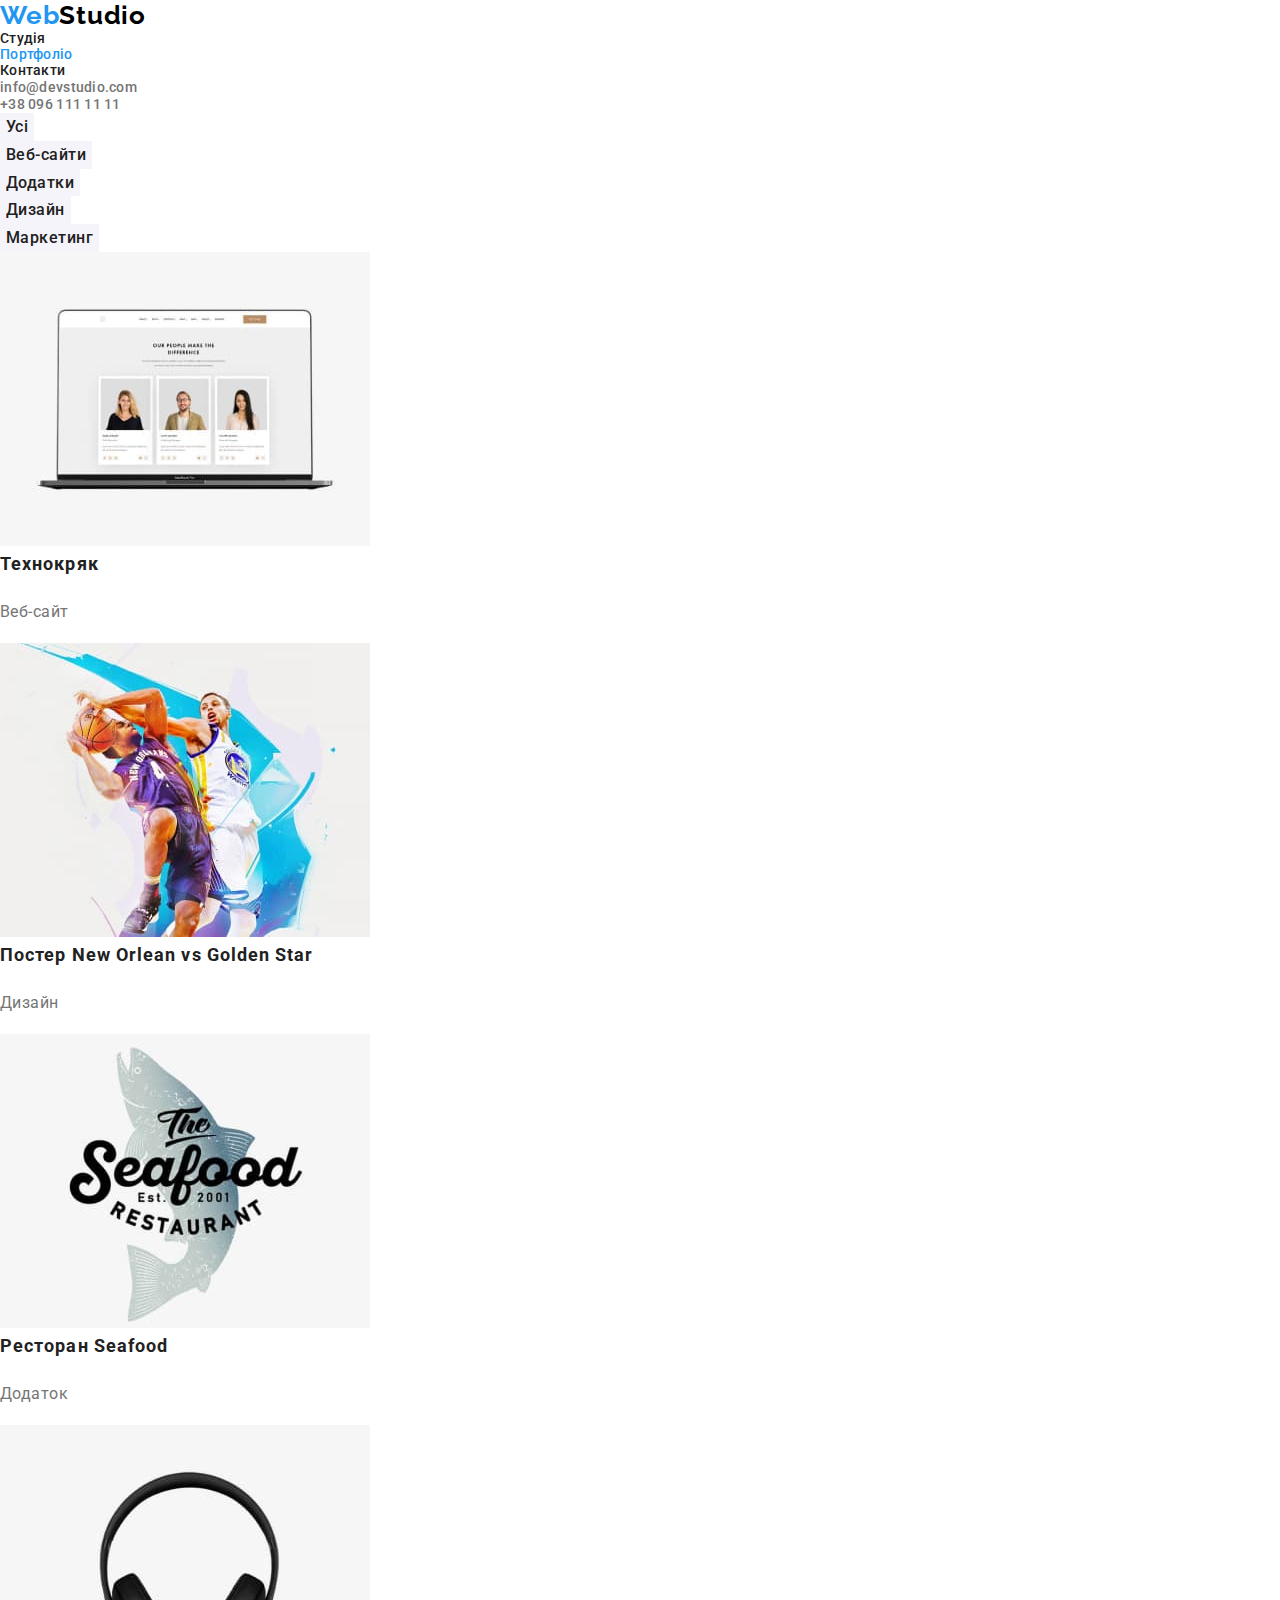
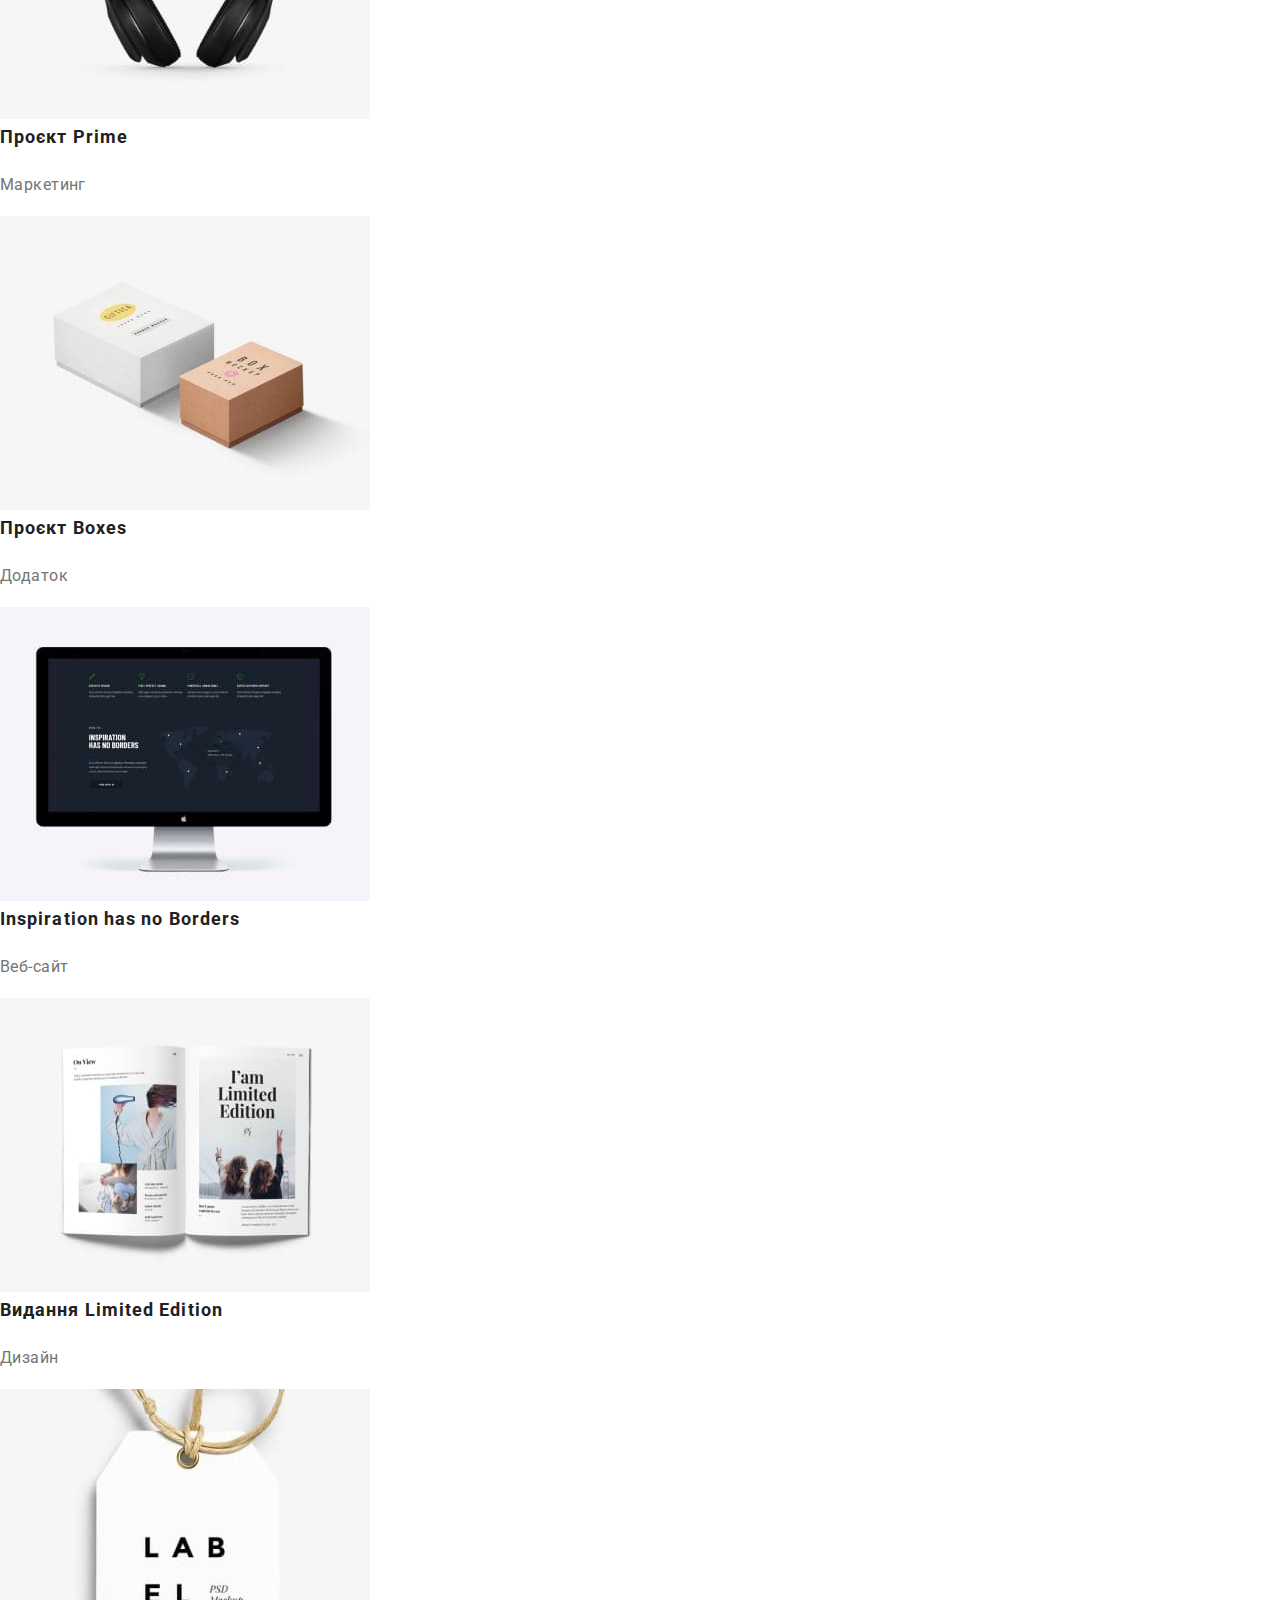
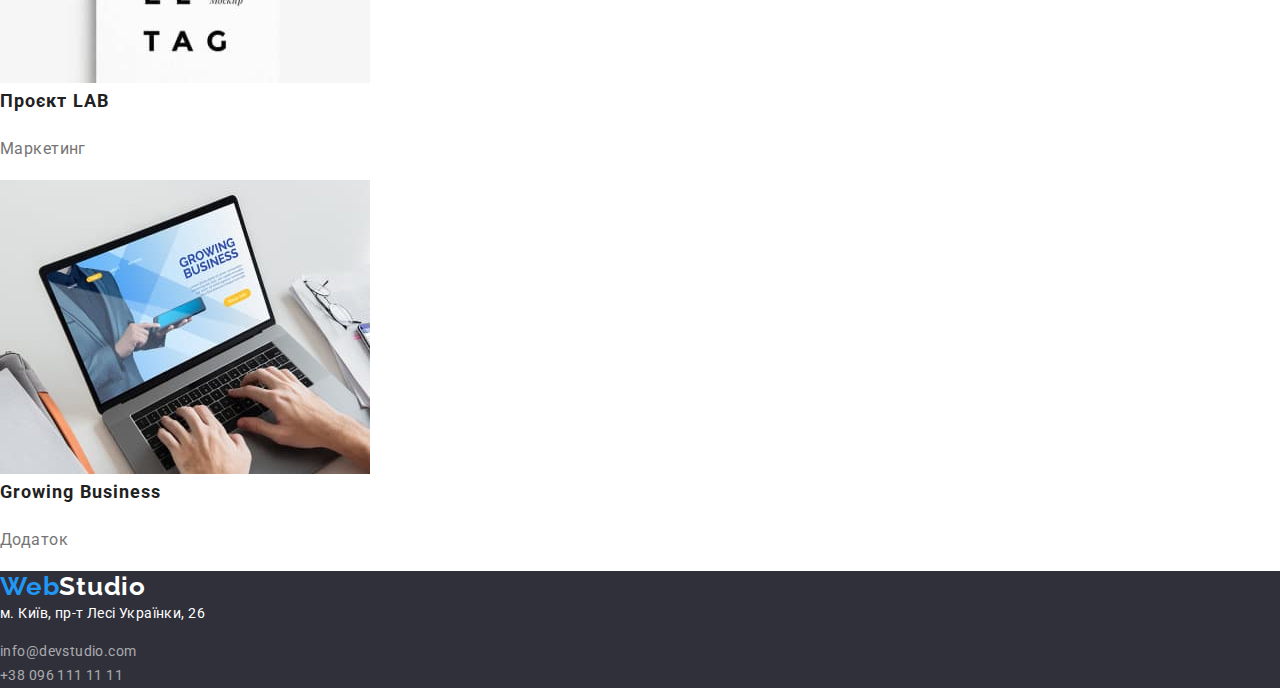
==== portfolio.html @ df13a488 "Добавив modern-normalize" ====
<!DOCTYPE html>
<html lang="uk">
  <head>
    <meta charset="UTF-8" />
    <meta http-equiv="X-UA-Compatible" content="IE=edge" />
    <meta name="viewport" content="width=device-width, initial-scale=1.0" />
    <title>Portfolio</title>
    <link rel="preconnect" href="https://fonts.googleapis.com" />
    <link rel="preconnect" href="https://fonts.gstatic.com" crossorigin />
    <link
      href="https://fonts.googleapis.com/css2?family=Raleway:wght@700&family=Roboto:wght@400;500;700;900&display=swap"
      rel="stylesheet"
    />
    <link
      rel="stylesheet"
      href="https://cdnjs.cloudflare.com/ajax/libs/modern-normalize/1.1.0/modern-normalize.min.css"
    />
    <link rel="stylesheet" href="./css/styles.css" />
  </head>

  <body>
    <!-- Хедер -->
    <header class="header">
      <nav class="header-nav">
        <a class="logo-link" href="./index.html">
          <span class="logo-blue">Web</span
          ><span class="logo-black">Studio</span>
        </a>
        <ul class="site-nav list">
          <li><a href="./index.html" class="site-nav link">Студія</a></li>
          <li><a href="./portfolio.html" class="link current">Портфоліо</a></li>
          <li><a href="" class="site-nav link">Контакти</a></li>
        </ul>
      </nav>
      <ul class="header-contacts list">
        <li>
          <a href="mailto:info@devstudio.com" class="header-contact link"
            >info@devstudio.com</a
          >
        </li>
        <li>
          <a href="tel:+380961111111" class="header-contact link"
            >+38 096 111 11 11</a
          >
        </li>
      </ul>
    </header>

    <!--Основний контент-->
    <main>
      <section>
        <h1 class="visually-hidden">Проекти</h1>
        <ul class="filter list">
          <li><button type="button" class="filter-button">Усі</button></li>
          <li>
            <button type="button" class="filter-button">Веб-сайти</button>
          </li>
          <li><button type="button" class="filter-button">Додатки</button></li>
          <li><button type="button" class="filter-button">Дизайн</button></li>
          <li>
            <button type="button" class="filter-button">Маркетинг</button>
          </li>
        </ul>
        <ul class="portfolio-project list">
          <li>
            <a href="#" class="portfolio-project link">
              <img
                src="./images/p-img1.jpg"
                alt="foto-1"
                width="370"
                height="294"
              />
              <div class="container-bg">
                <h2 class="project-title">Технокряк</h2>
                <p class="product">Веб-сайт</p>
              </div>
            </a>
          </li>
          <li>
            <a href="#" class="portfolio-project link">
              <img
                src="./images/p-img2.jpg"
                alt="foto-2"
                width="370"
                height="294"
              />
              <div class="container-bg">
                <h2 class="project-title">Постер New Orlean vs Golden Star</h2>
                <p class="product">Дизайн</p>
              </div>
            </a>
          </li>
          <li>
            <a href="#" class="portfolio-project link">
              <img
                src="./images/p-img3.jpg"
                alt="foto-3"
                width="370"
                height="294"
              />
              <div class="container-bg">
                <h2 class="project-title">Ресторан Seafood</h2>
                <p class="product">Додаток</p>
              </div>
            </a>
          </li>
          <li>
            <a href="#" class="portfolio-project link">
              <img
                src="./images/p-img4.jpg"
                alt="foto-4"
                width="370"
                height="294"
              />
              <div class="container-bg">
                <h2 class="project-title">Проєкт Prime</h2>
                <p class="product">Маркетинг</p>
              </div>
            </a>
          </li>
          <li>
            <a href="#" class="portfolio-project link">
              <img
                src="./images/p-img5.jpg"
                alt="foto-5"
                width="370"
                height="294"
              />
              <div class="container-bg">
                <h2 class="project-title">Проєкт Boxes</h2>
                <p class="product">Додаток</p>
              </div>
            </a>
          </li>
          <li>
            <a href="#" class="portfolio-project link">
              <img
                src="./images/p-img6.jpg"
                alt="foto-6"
                width="370"
                height="294"
              />
              <div class="container-bg">
                <h2 class="project-title">Inspiration has no Borders</h2>
                <p class="product">Веб-сайт</p>
              </div>
            </a>
          </li>
          <li>
            <a href="#" class="portfolio-project link">
              <img
                src="./images/p-img7.jpg"
                alt="foto-7"
                width="370"
                height="294"
              />
              <div class="container-bg">
                <h2 class="project-title">Видання Limited Edition</h2>
                <p class="product">Дизайн</p>
              </div>
            </a>
          </li>
          <li>
            <a href="#" class="portfolio-project link">
              <img
                src="./images/p-img8.jpg"
                alt="foto-8"
                width="370"
                height="294"
              />
              <div class="container-bg">
                <h2 class="project-title">Проєкт LAB</h2>
                <p class="product">Маркетинг</p>
              </div>
            </a>
          </li>
          <li>
            <a href="#" class="portfolio-project link">
              <img
                src="./images/p-img9.jpg"
                alt="foto-9"
                width="370"
                height="294"
              />
              <div class="container-bg">
                <h2 class="project-title">Growing Business</h2>
                <p class="product">Додаток</p>
              </div>
            </a>
          </li>
        </ul>
      </section>
    </main>
    <!--Футер-->
    <footer class="footer">
      <a class="logo-link" href="./index.html">
        <span class="logo-blue">Web</span><span class="logo-white">Studio</span>
      </a>
      <address class="address">
        <p class="footer-address link">м. Київ, пр-т Лесі Українки, 26</p>
        <ul class="footer-contacts list">
          <li>
            <a href="mailto:info@devstudio.com" class="footer-contact link"
              >info@devstudio.com</a
            >
          </li>
          <li>
            <a href="tel:+380961111111" class="footer-contact link"
              >+38 096 111 11 11</a
            >
          </li>
        </ul>
      </address>
    </footer>
  </body>
</html>
---- css/styles.css ----
:root {
  --primary-text-color: #212121;
  --secondary-text-color: #757575;
  --primary-white-color: #ffffff;
  --accent-color: #2196f3;
  --title-text-color: #000000;
  --white-text-color: #ffffff;
  --background-accent-color: #2f303a;
  --team-background-color: #f5f4fa;
  --button-active-bg: #188ce8;
  --footer-email-tel-color: rgba(255, 255, 255, 0.6);
}
/* ------------BODY----------------- */
body {
  font-size: 14px;
  font-family: "Roboto", sans-serif;
  letter-spacing: 0.03em;
  color: var(--primary-text-color);
  background-color: var(--primary-white-color);
}
/* Стили для обнуления верхних отступов у элементов */
h1,
h2,
h3,
h4,
h5,
h6,
p {
  margin-top: 0;
}
button {
  cursor: pointer;
}
address {
  font-size: normal;
}
/* Класс для обнуления базовых свойств у списков (ul) */
.list {
  list-style: none;
  padding-left: 0;
  margin: 0;
}
/* Класс для обнуления базовых свойств у ссылок */
.link {
  text-decoration: none;
  color: inherit;
}
/* Свойства для корректного отображения картинок */
img {
  display: block;
  max-width: 100%;
  height: auto;
}
/* прихований текст */
.visually-hidden {
  position: absolute;
  white-space: nowrap;
  width: 1px;
  height: 1px;
  overflow: hidden;
  border: 0;
  padding: 0;
  clip: rect(0 0 0 0);
  clip-path: inset(50%);
  margin: -1px;
}
/* Стилізація шапки (навігація по сайту+контакти) */
.header {
  background-color: var(--primary-white-color);
}
.logo-link {
  font-family: "Raleway", sans-serif;
  font-style: normal;
  font-weight: 700;
  font-size: 26px;
  line-height: 1.19;
  letter-spacing: 0.03em;
  text-decoration: none;
}
.logo-blue {
  color: var(--accent-color);
}
.logo-black {
  color: var(--title-text-color);
}
.site-nav {
  color: var(--primary-text-color);
  font-weight: 500;
  font-size: 14px;
  line-height: 1.14;
  letter-spacing: 0.02em;
}
.header-contact {
  color: var(--secondary-text-color);
  font-weight: 500;
  font-size: 14px;
  line-height: 1.14;
  letter-spacing: 0.02em;
}
.current,
.site-nav:hover,
.site-nav:focus,
.header-contact:hover,
.header-contact:focus {
  color: var(--accent-color);
  font-weight: 500;
  font-size: 14px;
  line-height: 1.14;
  letter-spacing: 0.02em;
}

/* Стилізація героя */
.hero {
  background-color: var(--background-accent-color);
  text-align: center;
}
.hero-title {
  font-weight: 900;
  font-size: 44px;
  line-height: 1.36;
  letter-spacing: 0.06em;
  text-transform: uppercase;
  color: var(--white-text-color);
}
.hero-button {
  font-family: "Roboto", sans-serif;
  font-weight: 700;
  font-size: 16px;
  line-height: 1.88;
  align-items: center;
  letter-spacing: 0.06em;
  background-color: var(--button-active-bg);
  color: var(--white-text-color);
}
.hero-button:hover,
.hero-button:focus {
  background-color: var(--white-text-color);
  color: var(--accent-color);
}
/* Особливості */
.benefits-title {
  font-weight: 700;
  font-size: 14px;
  line-height: 1.14;
  text-transform: uppercase;
}
.benefits-subtitle {
  font-size: 14px;
  line-height: 1.71;
  color: var(--secondary-text-color);
}

/* Чим ми займаємось */
.our-work {
  font-weight: 700;
  font-size: 36px;
  line-height: 1.17;
  text-align: center;
  letter-spacing: 0.03em;
}
/* Наша команда */
.team {
  background-color: var(--team-background-color);
}
.our-team {
  font-weight: 700;
  font-size: 36px;
  line-height: 1.17;
  text-align: center;
  letter-spacing: 0.03em;
}
.team-link {
  background-color: var(--primary-white-color);
}
.name {
  font-weight: 500;
  font-size: 16px;
  line-height: 1.19;
  text-align: center;
}
.position {
  font-weight: 400;
  font-size: 16px;
  line-height: 1.16;
  text-align: center;
  color: var(--secondary-text-color);
}
/* Підвал */
.footer {
  background-color: var(--background-accent-color);
}
.logo-white {
  color: var(--white-text-color);
}
.footer-address {
  font-family: "Roboto";
  font-style: normal;
  font-weight: 400;
  line-height: 1.71;
  color: var(--white-text-color);
}
.footer-contacts {
  font-family: "Roboto";
  font-style: normal;
  font-weight: 400;
  line-height: 1.71;
  color: var(--footer-email-tel-color);
}
.footer-contact:hover,
.footer-contact:focus {
  color: var(--accent-color);
  font-weight: 400;
  font-size: 14px;
  line-height: 1.14;
  letter-spacing: 0.02em;
}
/* ----------------Портфоліо--------------------- */
.filter-button {
  font-family: "Roboto", sans-serif;
  font-weight: 500;
  font-size: 16px;
  line-height: 1.62;
  letter-spacing: 0.03em;
  background-color: var(--team-background-color);
  color: var(--primary-text-color);
  cursor: pointer;
  border: none;
}
.filter-button:hover,
.filter-button:focus {
  color: var(--white-text-color);
  background-color: var(--accent-color);
}
.project-title {
  font-weight: 700;
  font-size: 18px;
  line-height: 2;
  letter-spacing: 0.06em;
}
.product {
  font-weight: 400;
  font-size: 16px;
  line-height: 1.88;
  color: var(--secondary-text-color);
}
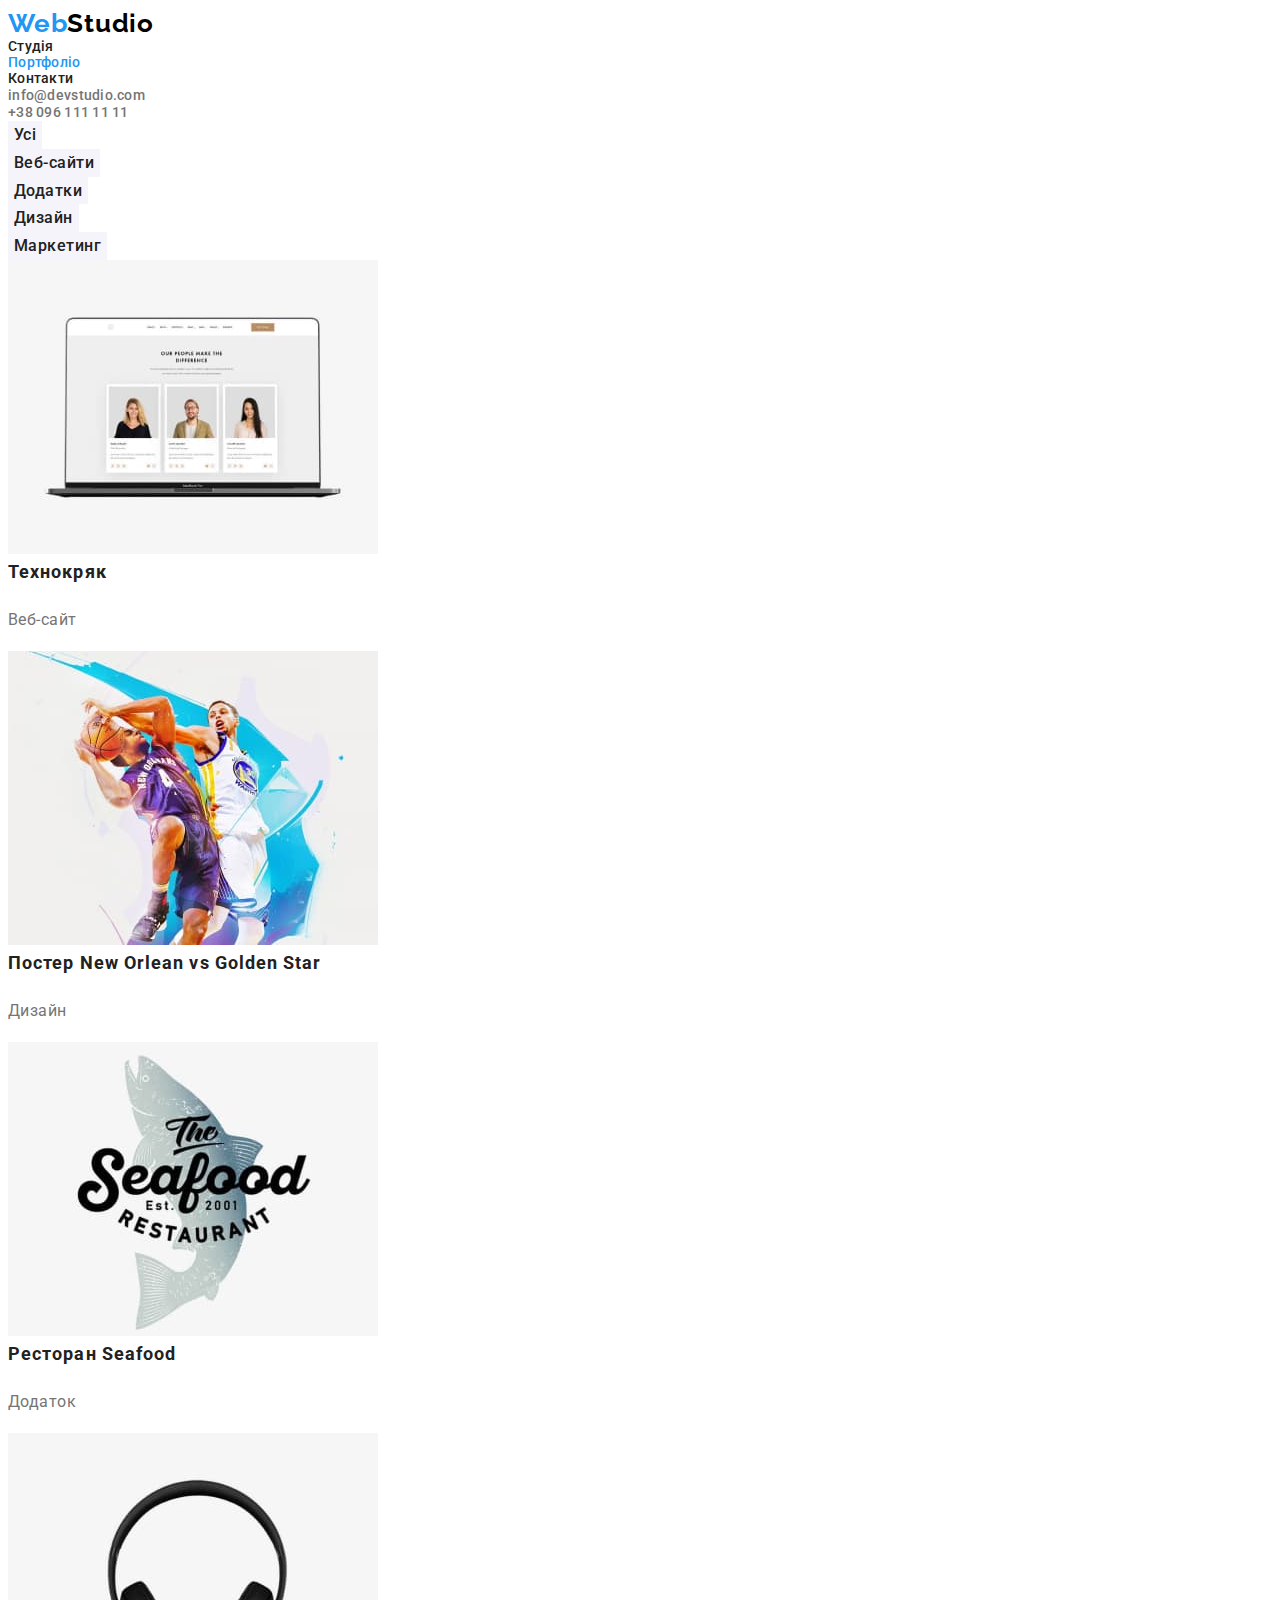
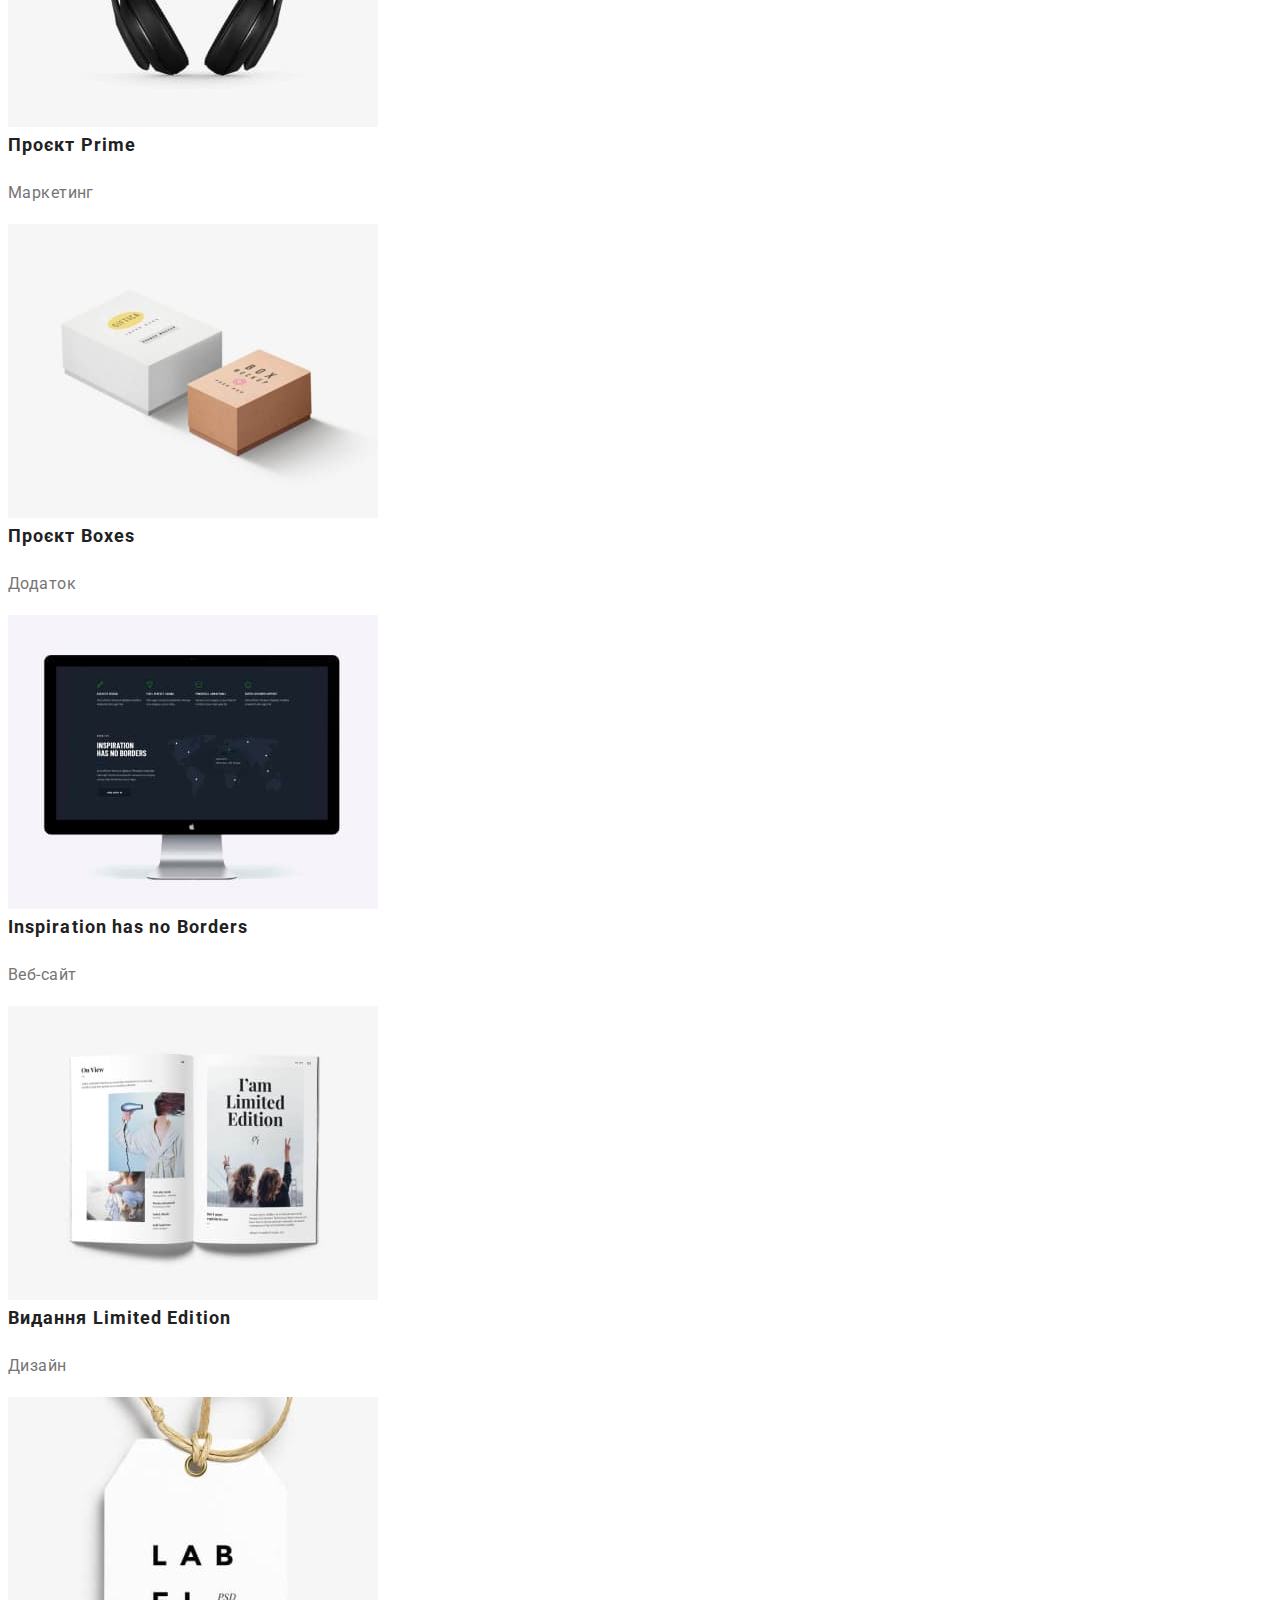
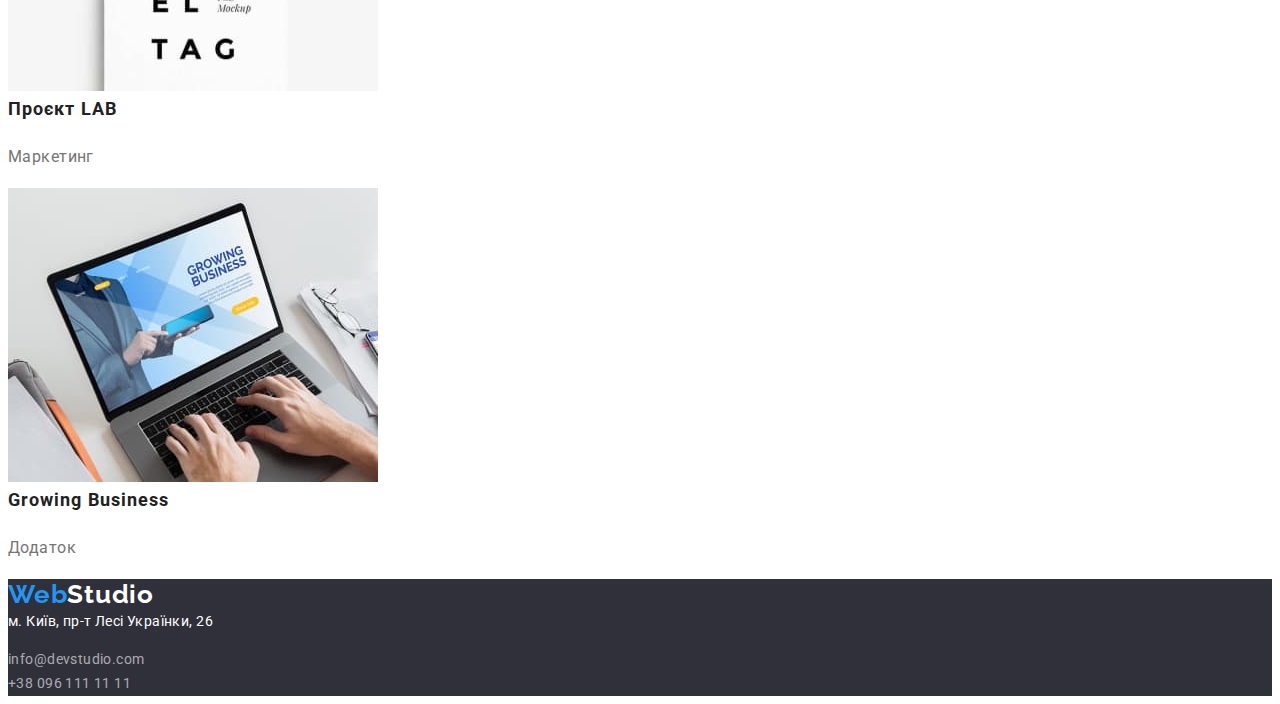
==== commit 04a530d4: "Нормалайз для портфоліо" ====
--- a/portfolio.html
+++ b/portfolio.html
@@ -14,6 +14,9 @@
     <link
       rel="stylesheet"
       href="https://cdnjs.cloudflare.com/ajax/libs/modern-normalize/1.1.0/modern-normalize.min.css"
+      integrity="sha512-wpPYUAdjBVSE4KJnH1VR1HeZfpl1ub8YT/NKx4PuQ5NmX2tKuGu6U/JRp5y+Y8XG2tV+wKQpNHVUX03MfMFn9Q=="
+      crossorigin="anonymous"
+      referrerpolicy="no-referrer"
     />
     <link rel="stylesheet" href="./css/styles.css" />
   </head>
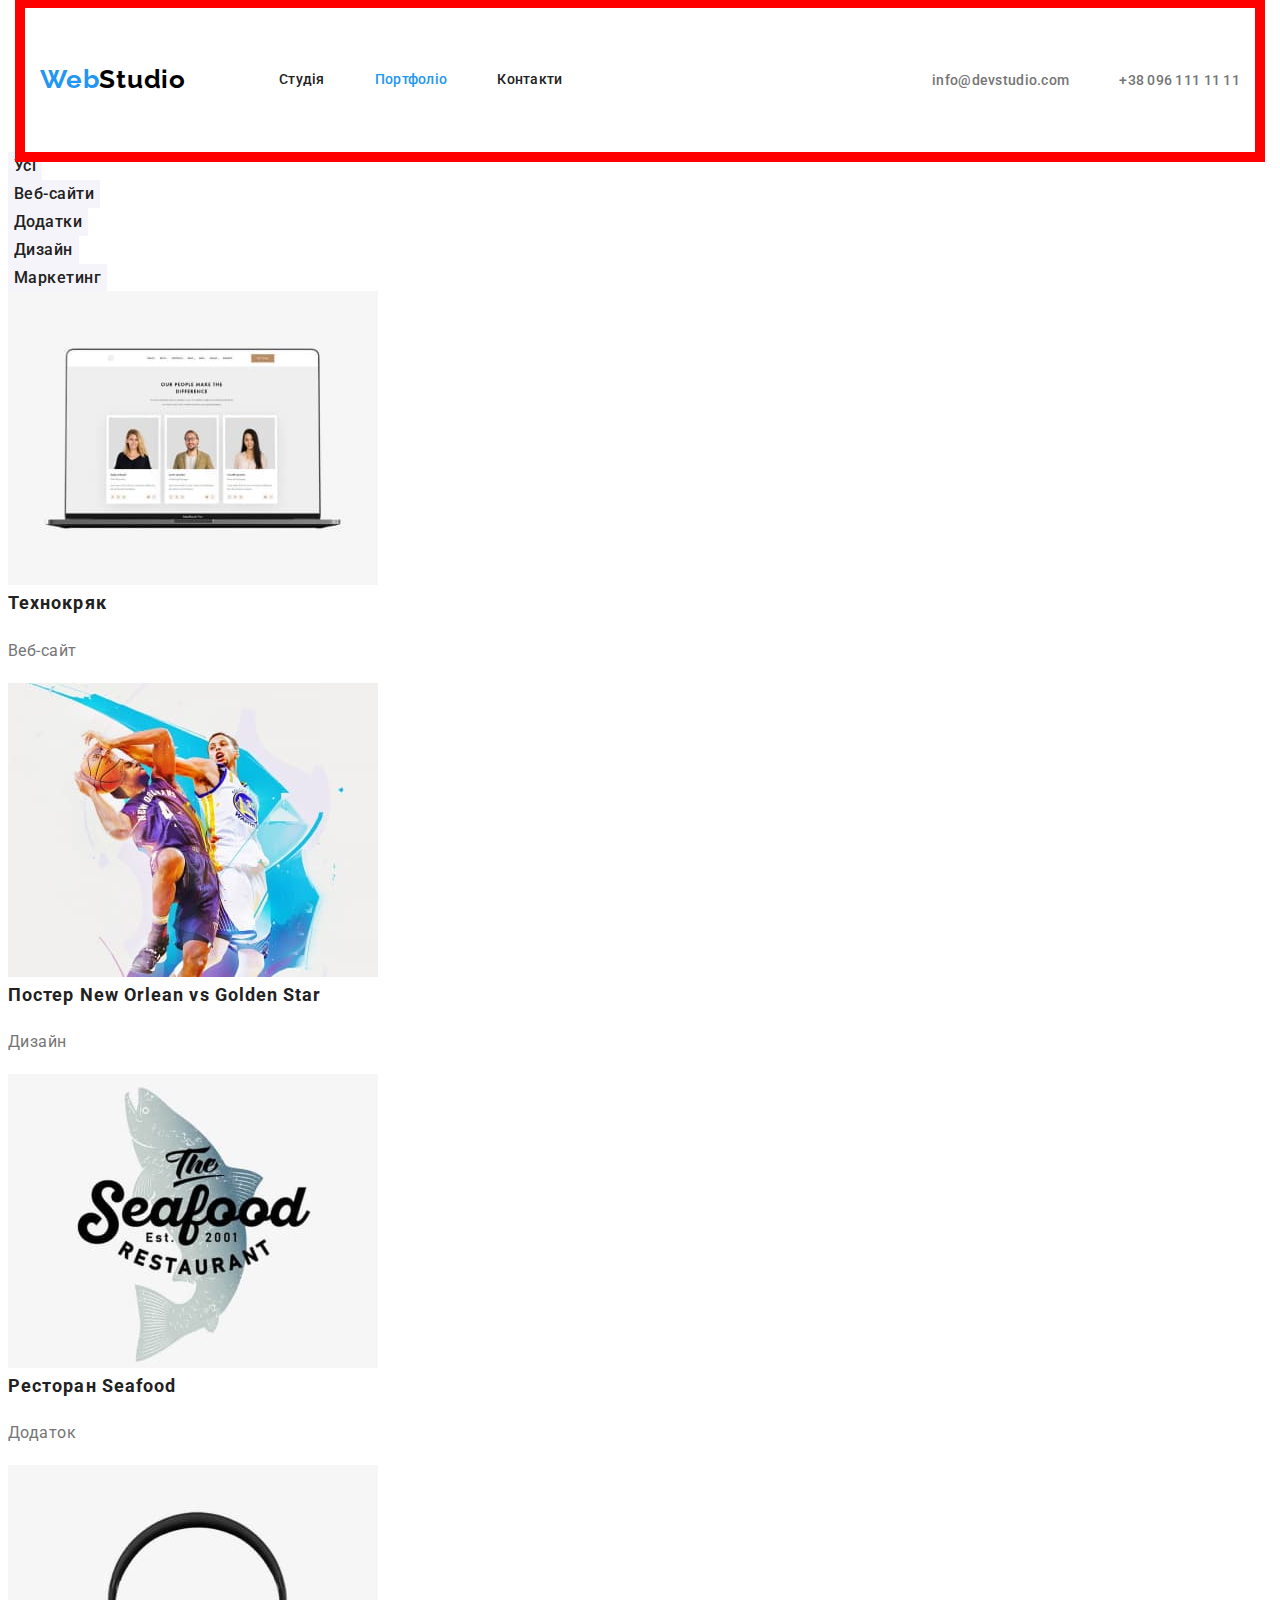
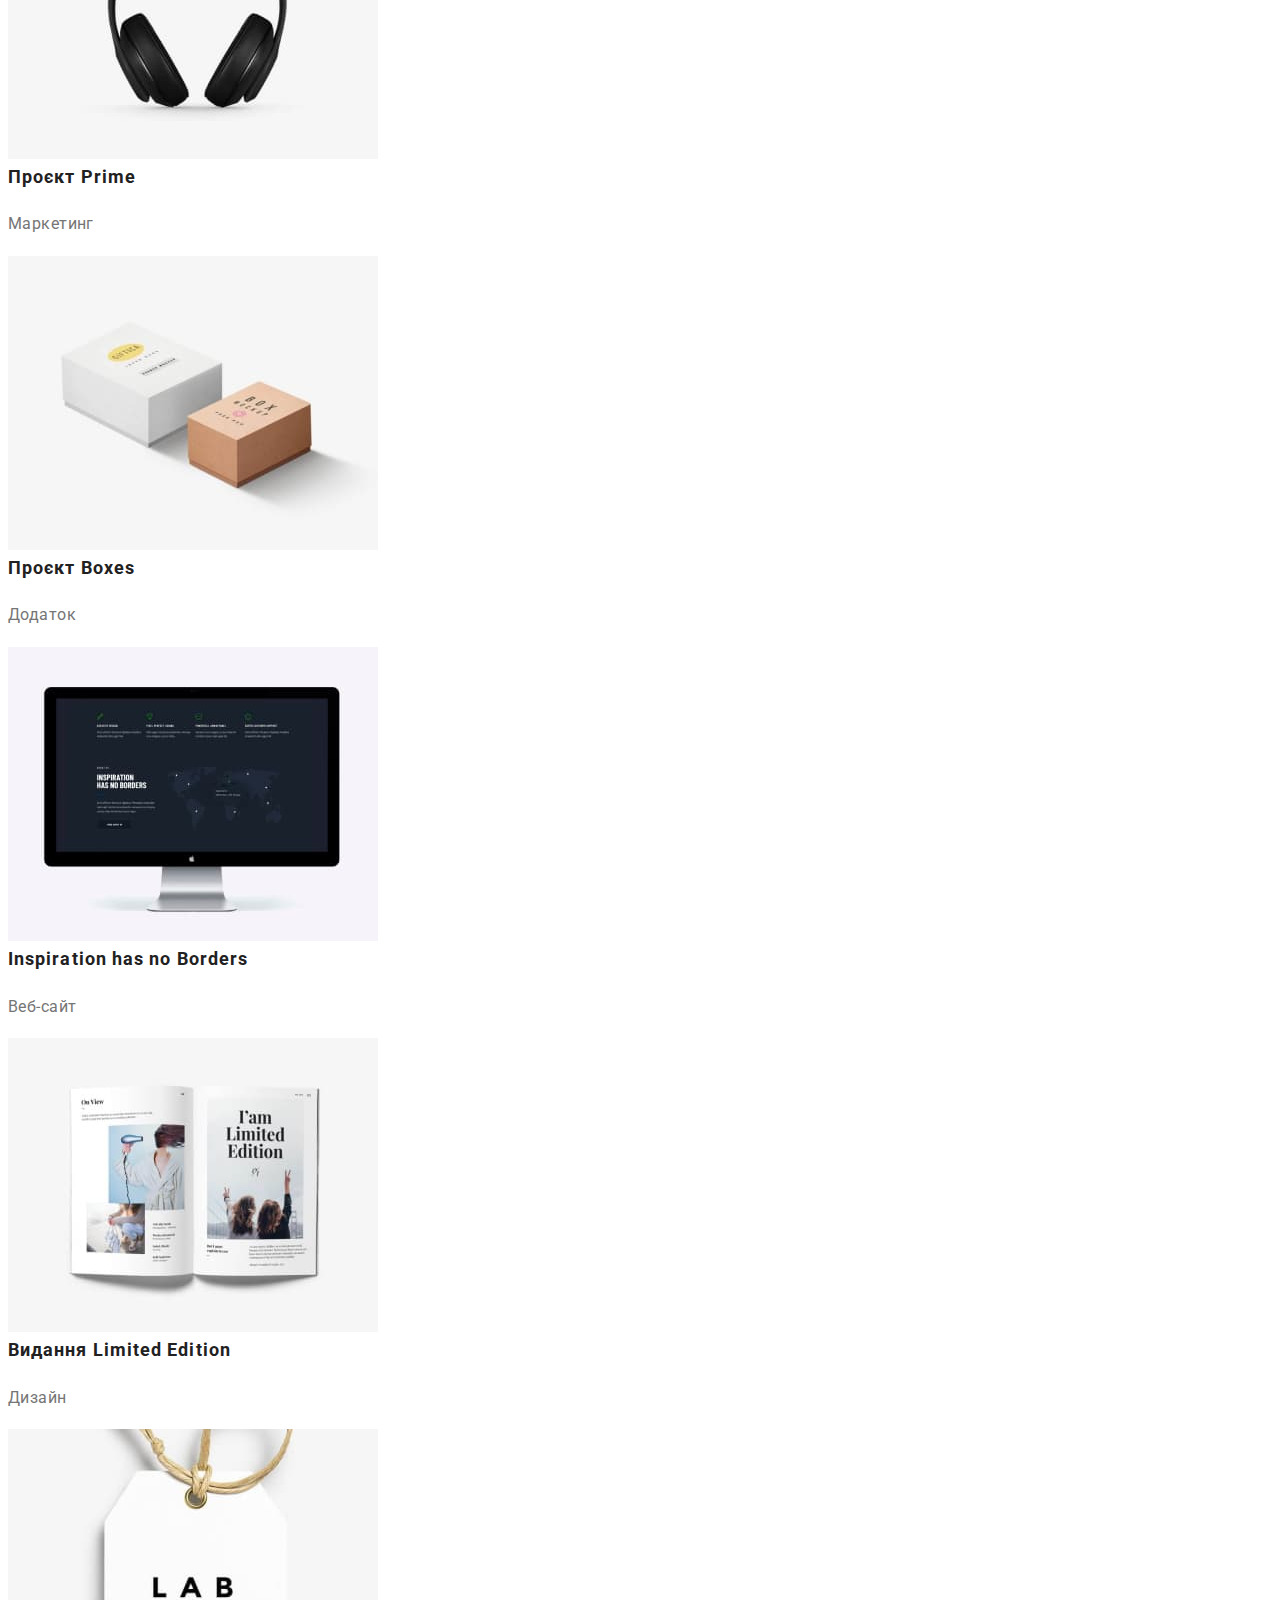
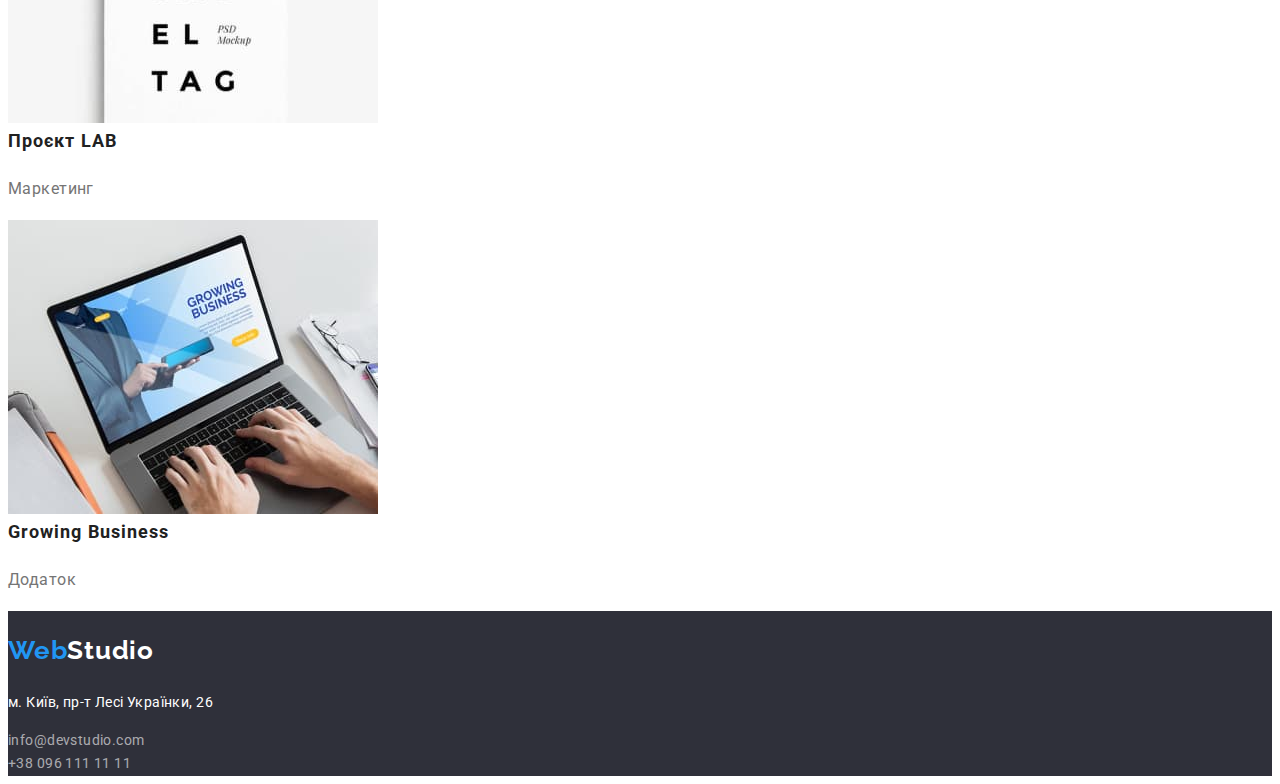
==== commit 0ba993b9: "Завершив героя" ====
--- a/portfolio.html
+++ b/portfolio.html
@@ -24,29 +24,33 @@
   <body>
     <!-- Хедер -->
     <header class="header">
-      <nav class="header-nav">
-        <a class="logo-link" href="./index.html">
-          <span class="logo-blue">Web</span
-          ><span class="logo-black">Studio</span>
-        </a>
-        <ul class="site-nav list">
-          <li><a href="./index.html" class="site-nav link">Студія</a></li>
-          <li><a href="./portfolio.html" class="link current">Портфоліо</a></li>
-          <li><a href="" class="site-nav link">Контакти</a></li>
-        </ul>
-      </nav>
-      <ul class="header-contacts list">
-        <li>
-          <a href="mailto:info@devstudio.com" class="header-contact link"
-            >info@devstudio.com</a
-          >
-        </li>
-        <li>
-          <a href="tel:+380961111111" class="header-contact link"
-            >+38 096 111 11 11</a
-          >
-        </li>
-      </ul>
+      <div class="container header-container">
+        <nav class="header-nav">
+          <a class="logo-link" href="./index.html">
+            <span class="logo-blue">Web</span
+            ><span class="logo-black">Studio</span>
+          </a>
+          <ul class="site-nav list">
+            <li><a href="./index.html" class="site-nav link">Студія</a></li>
+            <li>
+              <a href="./portfolio.html" class="link current">Портфоліо</a>
+            </li>
+            <li><a href="#" class="site-nav link">Контакти</a></li>
+          </ul>
+        </nav>
+        <ul class="header-contacts list">
+          <li>
+            <a href="mailto:info@devstudio.com" class="header-contact link"
+              >info@devstudio.com</a
+            >
+          </li>
+          <li>
+            <a href="tel:+380961111111" class="header-contact link"
+              >+38 096 111 11 11</a
+            >
+          </li>
+        </ul>
+      </div>
     </header>
 
     <!--Основний контент-->
--- a/css/styles.css
+++ b/css/styles.css
@@ -1,3 +1,8 @@
+* ul {
+  padding: 0;
+  margin: 0;
+  list-style: none;
+}
 :root {
   --primary-text-color: #212121;
   --secondary-text-color: #757575;
@@ -8,6 +13,7 @@
   --background-accent-color: #2f303a;
   --team-background-color: #f5f4fa;
   --button-active-bg: #188ce8;
+  --header-border: #ececec;
   --footer-email-tel-color: rgba(255, 255, 255, 0.6);
 }
 /* ------------BODY----------------- */
@@ -64,11 +70,34 @@
   clip-path: inset(50%);
   margin: -1px;
 }
+.container {
+  max-width: 1200px;
+  margin: 0 auto;
+  padding: 0 15px;
+  outline: 10px solid red;
+}
 /* Стилізація шапки (навігація по сайту+контакти) */
 .header {
   background-color: var(--primary-white-color);
+  border: 1px var(--color-border);
+  border-bottom: 1px solid var(--color-border);
+  margin: 0 auto;
+}
+.header-container {
+  display: flex;
+  align-items: center;
+  justify-content: space-between;
+}
+.header-nav {
+  display: flex;
+  align-items: center;
 }
 .logo-link {
+  display: inline-block;
+  padding-top: 24px;
+  padding-bottom: 25px;
+  margin-right: 93px;
+
   font-family: "Raleway", sans-serif;
   font-style: normal;
   font-weight: 700;
@@ -83,12 +112,29 @@
 .logo-black {
   color: var(--title-text-color);
 }
+.current,
 .site-nav {
+  display: flex;
+  padding-top: 32px;
+  padding-bottom: 32px;
+
   color: var(--primary-text-color);
   font-weight: 500;
   font-size: 14px;
   line-height: 1.14;
   letter-spacing: 0.02em;
+}
+.site-nav > li:not(:last-child) {
+  margin-right: 50px;
+}
+.header-contacts {
+  display: flex;
+  margin-left: auto;
+  padding-top: 32px;
+  padding-bottom: 32px;
+}
+.header-contacts > li:not(:last-child) {
+  margin-right: 50px;
 }
 .header-contact {
   color: var(--secondary-text-color);
@@ -97,6 +143,7 @@
   line-height: 1.14;
   letter-spacing: 0.02em;
 }
+
 .current,
 .site-nav:hover,
 .site-nav:focus,
@@ -113,8 +160,20 @@
 .hero {
   background-color: var(--background-accent-color);
   text-align: center;
+
+  max-width: 1600px;
+  height: 600px;
+  margin-left: auto;
+  margin-right: auto;
+  padding-top: 200px;
+  padding-bottom: 200px;
 }
 .hero-title {
+  margin-bottom: 30px;
+  margin-left: auto;
+  margin-right: auto;
+  max-width: 696px;
+
   font-weight: 900;
   font-size: 44px;
   line-height: 1.36;
@@ -123,12 +182,20 @@
   color: var(--white-text-color);
 }
 .hero-button {
+  display: inline-block;
+  min-width: 200px;
+  border-radius: 4px;
+  border: 1px solid transparent;
+  padding: 10px 32px;
+  box-shadow: 0px 4px 4px rgba(0, 0, 0, 0.15);
+
   font-family: "Roboto", sans-serif;
   font-weight: 700;
   font-size: 16px;
   line-height: 1.88;
   align-items: center;
   letter-spacing: 0.06em;
+
   background-color: var(--button-active-bg);
   color: var(--white-text-color);
 }
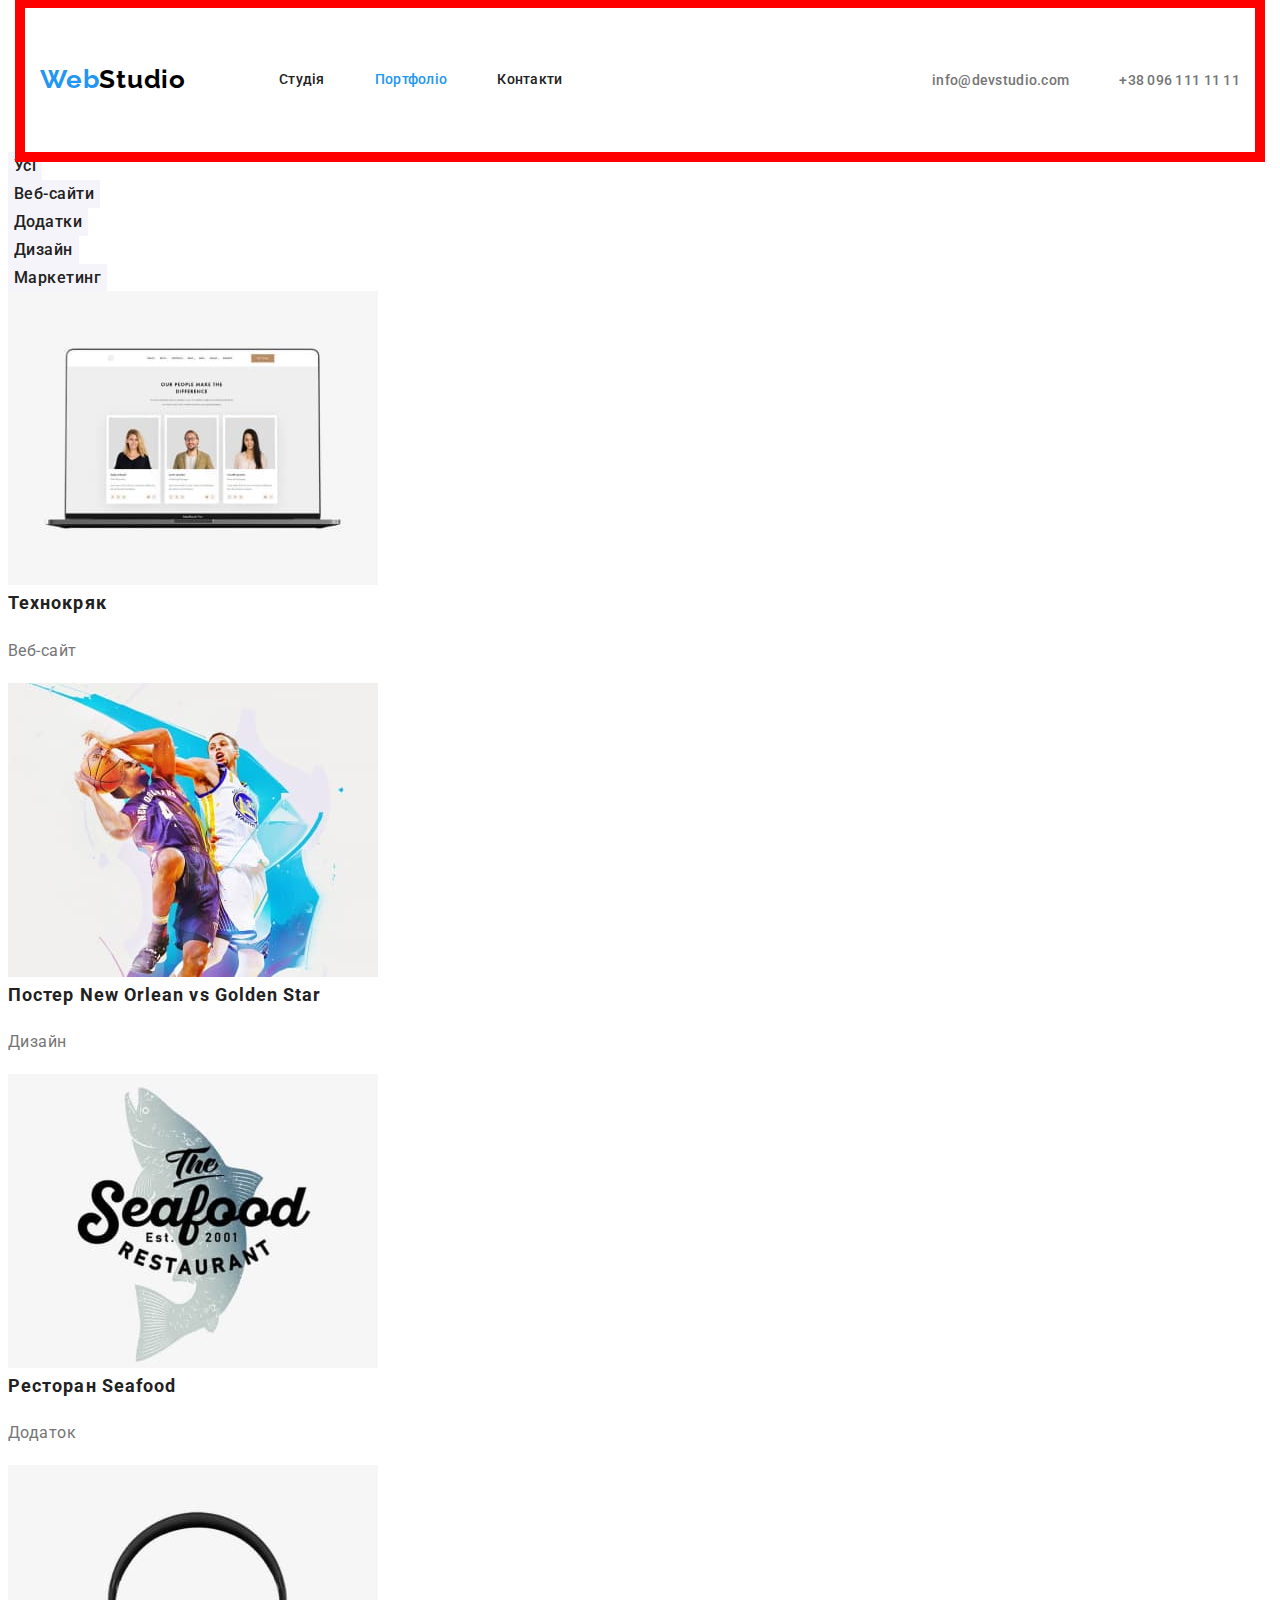
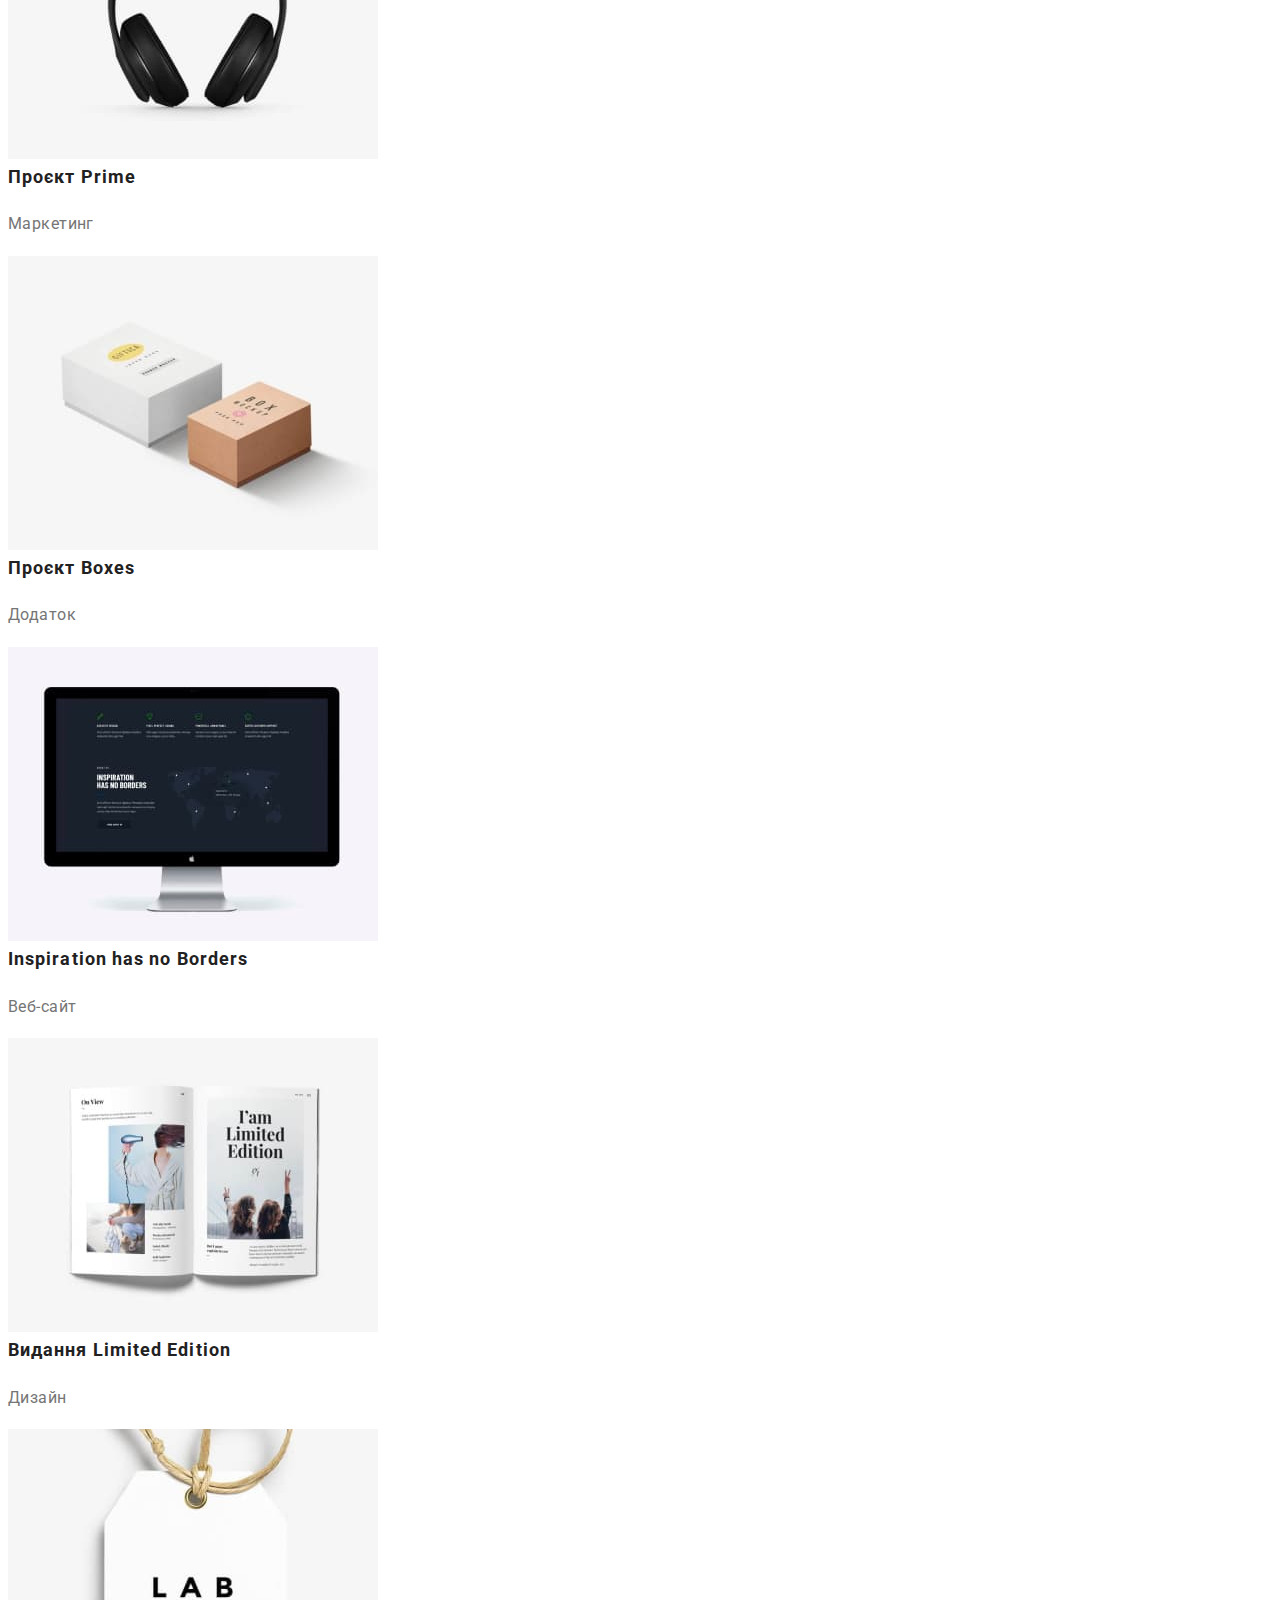
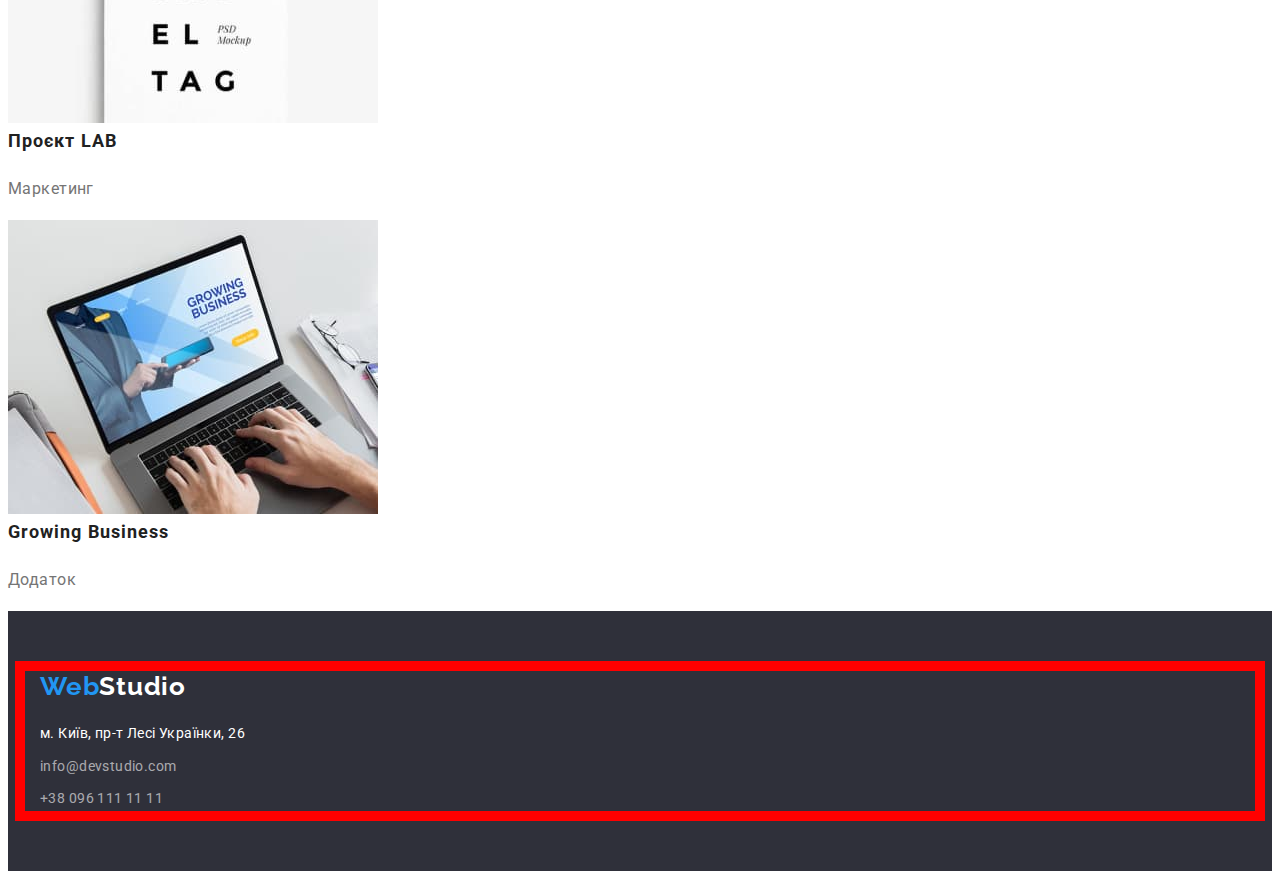
==== commit 1d1076f8: "Завершив html для index" ====
--- a/portfolio.html
+++ b/portfolio.html
@@ -26,7 +26,7 @@
     <header class="header">
       <div class="container header-container">
         <nav class="header-nav">
-          <a class="logo-link" href="./index.html">
+          <a class="header-logo" href="./index.html">
             <span class="logo-blue">Web</span
             ><span class="logo-black">Studio</span>
           </a>
@@ -200,24 +200,29 @@
     </main>
     <!--Футер-->
     <footer class="footer">
-      <a class="logo-link" href="./index.html">
-        <span class="logo-blue">Web</span><span class="logo-white">Studio</span>
-      </a>
-      <address class="address">
-        <p class="footer-address link">м. Київ, пр-т Лесі Українки, 26</p>
-        <ul class="footer-contacts list">
-          <li>
-            <a href="mailto:info@devstudio.com" class="footer-contact link"
-              >info@devstudio.com</a
-            >
-          </li>
-          <li>
-            <a href="tel:+380961111111" class="footer-contact link"
-              >+38 096 111 11 11</a
-            >
-          </li>
-        </ul>
-      </address>
+      <div class="container">
+        <div class="footer-wrapper">
+          <a class="footer-logo" href="./index.html">
+            <span class="logo-blue">Web</span
+            ><span class="logo-white">Studio</span>
+          </a>
+          <address class="address">
+            <p class="footer-address link">м. Київ, пр-т Лесі Українки, 26</p>
+            <ul class="footer-contacts list">
+              <li class="footer-item">
+                <a href="mailto:info@devstudio.com" class="footer-contact link"
+                  >info@devstudio.com</a
+                >
+              </li>
+              <li class="footer-item">
+                <a href="tel:+380961111111" class="footer-contact link"
+                  >+38 096 111 11 11</a
+                >
+              </li>
+            </ul>
+          </address>
+        </div>
+      </div>
     </footer>
   </body>
 </html>
--- a/css/styles.css
+++ b/css/styles.css
@@ -76,6 +76,9 @@
   padding: 0 15px;
   outline: 10px solid red;
 }
+.section {
+  padding: 94px 0;
+}
 /* Стилізація шапки (навігація по сайту+контакти) */
 .header {
   background-color: var(--primary-white-color);
@@ -92,7 +95,7 @@
   display: flex;
   align-items: center;
 }
-.logo-link {
+.header-logo {
   display: inline-block;
   padding-top: 24px;
   padding-bottom: 25px;
@@ -205,15 +208,35 @@
   color: var(--accent-color);
 }
 /* Особливості */
+
+.section-features {
+  padding: 94px 0;
+}
+.benefits-list {
+  display: flex;
+  text-align: left;
+}
+.benefits-list > li {
+  width: calc((100% - (3 * 30px)) / 4);
+}
+.benefits-list > li:not(:last-child) {
+  margin-right: 30px;
+}
 .benefits-title {
-  font-weight: 700;
-  font-size: 14px;
-  line-height: 1.14;
+  display: inline-block;
+
+  font-weight: 700;
+  font-size: 14px;
+  line-height: 1.14;
+  letter-spacing: 0.03em;
   text-transform: uppercase;
+  margin-right: 30px;
+  margin-bottom: 10px;
 }
 .benefits-subtitle {
   font-size: 14px;
   line-height: 1.71;
+  margin-bottom: 0px;
   color: var(--secondary-text-color);
 }
 
@@ -224,7 +247,16 @@
   line-height: 1.17;
   text-align: center;
   letter-spacing: 0.03em;
-}
+
+  margin-bottom: 50px;
+}
+.foto-work {
+  display: flex;
+}
+.foto-work .item-work:not(:last-child) {
+  margin-right: 30px;
+}
+
 /* Наша команда */
 .team {
   background-color: var(--team-background-color);
@@ -235,15 +267,30 @@
   line-height: 1.17;
   text-align: center;
   letter-spacing: 0.03em;
+  margin-bottom: 50px;
+}
+.team-list {
+  display: flex;
 }
 .team-link {
   background-color: var(--primary-white-color);
+  box-shadow: 0px 1px 3px rgba(0, 0, 0, 0.12), 0px 1px 1px rgba(0, 0, 0, 0.14),
+    0px 2px 1px rgba(0, 0, 0, 0.2);
+  border-radius: 0px 0px 4px 4px;
+}
+
+.team-link:not(:last-child) {
+  margin-right: 30px;
+}
+.cards {
+  padding: 30px 0;
 }
 .name {
   font-weight: 500;
   font-size: 16px;
   line-height: 1.19;
   text-align: center;
+  margin-bottom: 10px;
 }
 .position {
   font-weight: 400;
@@ -251,21 +298,45 @@
   line-height: 1.16;
   text-align: center;
   color: var(--secondary-text-color);
+  margin-bottom: 0;
 }
 /* Підвал */
 .footer {
   background-color: var(--background-accent-color);
+  padding-top: 60px;
+  padding-bottom: 60px;
+}
+.footer-wrapper {
+  text-align: left;
+}
+.footer-logo {
+  display: inline-block;
+  padding-bottom: 20px;
+
+  font-family: "Raleway", sans-serif;
+  font-style: normal;
+  font-weight: 700;
+  font-size: 26px;
+  line-height: 1.19;
+  letter-spacing: 0.03em;
+  text-decoration: none;
 }
 .logo-white {
   color: var(--white-text-color);
 }
 .footer-address {
+  margin: 0 0 0 0;
   font-family: "Roboto";
   font-style: normal;
   font-weight: 400;
   line-height: 1.71;
   color: var(--white-text-color);
 }
+.footer-item {
+  display: block;
+  padding-top: 9px;
+}
+
 .footer-contacts {
   font-family: "Roboto";
   font-style: normal;
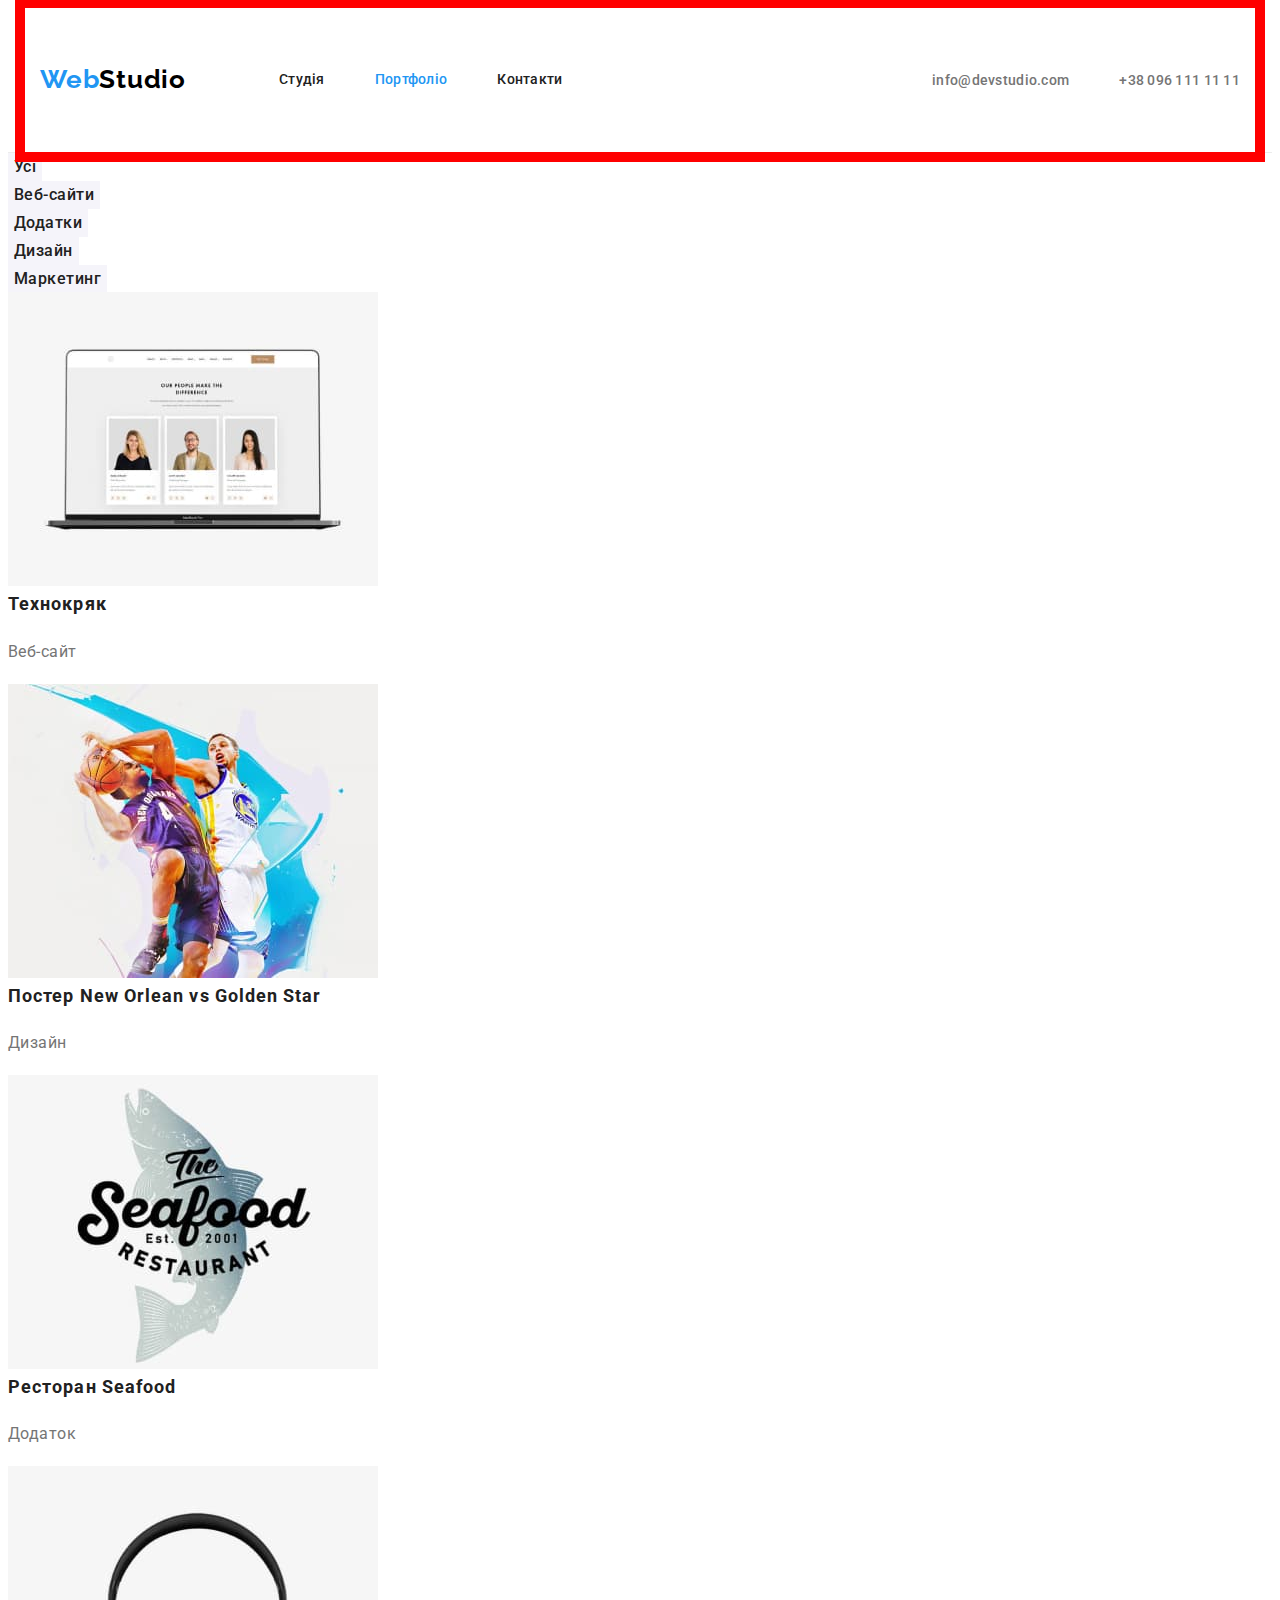
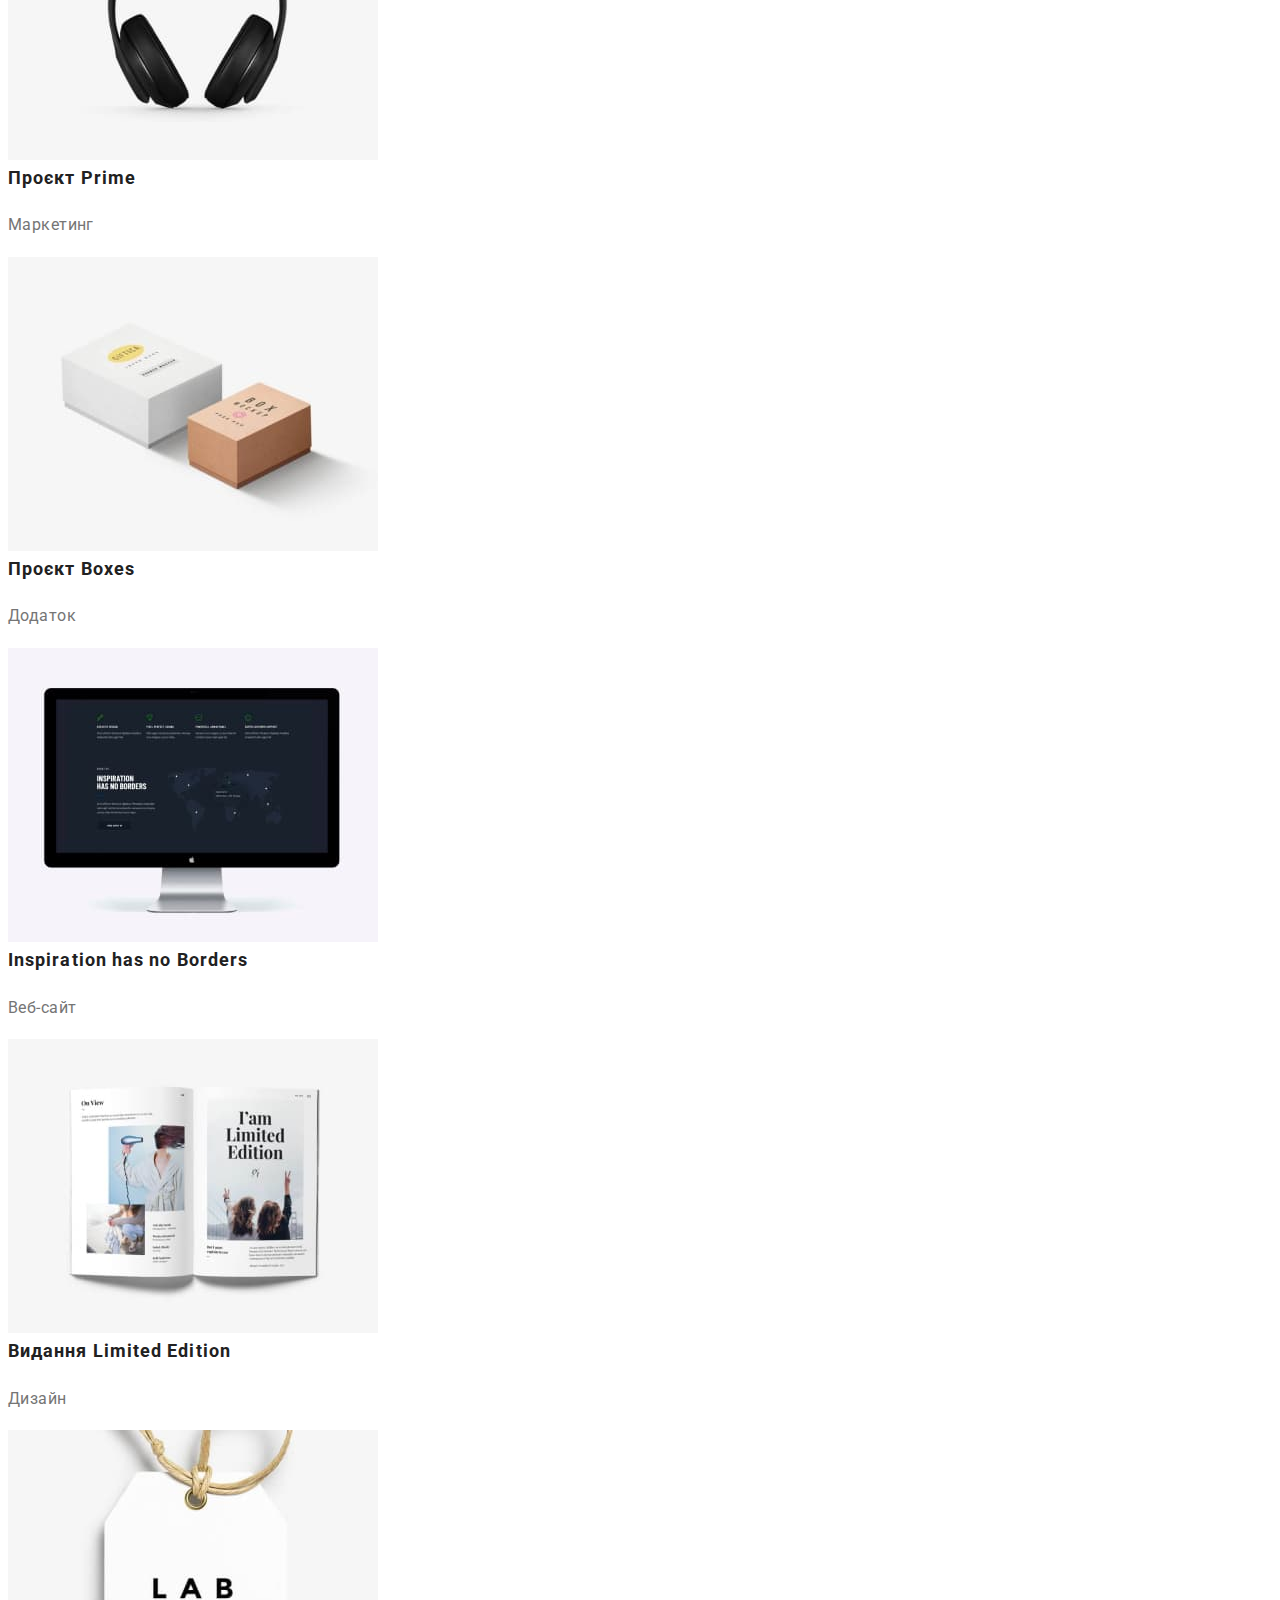
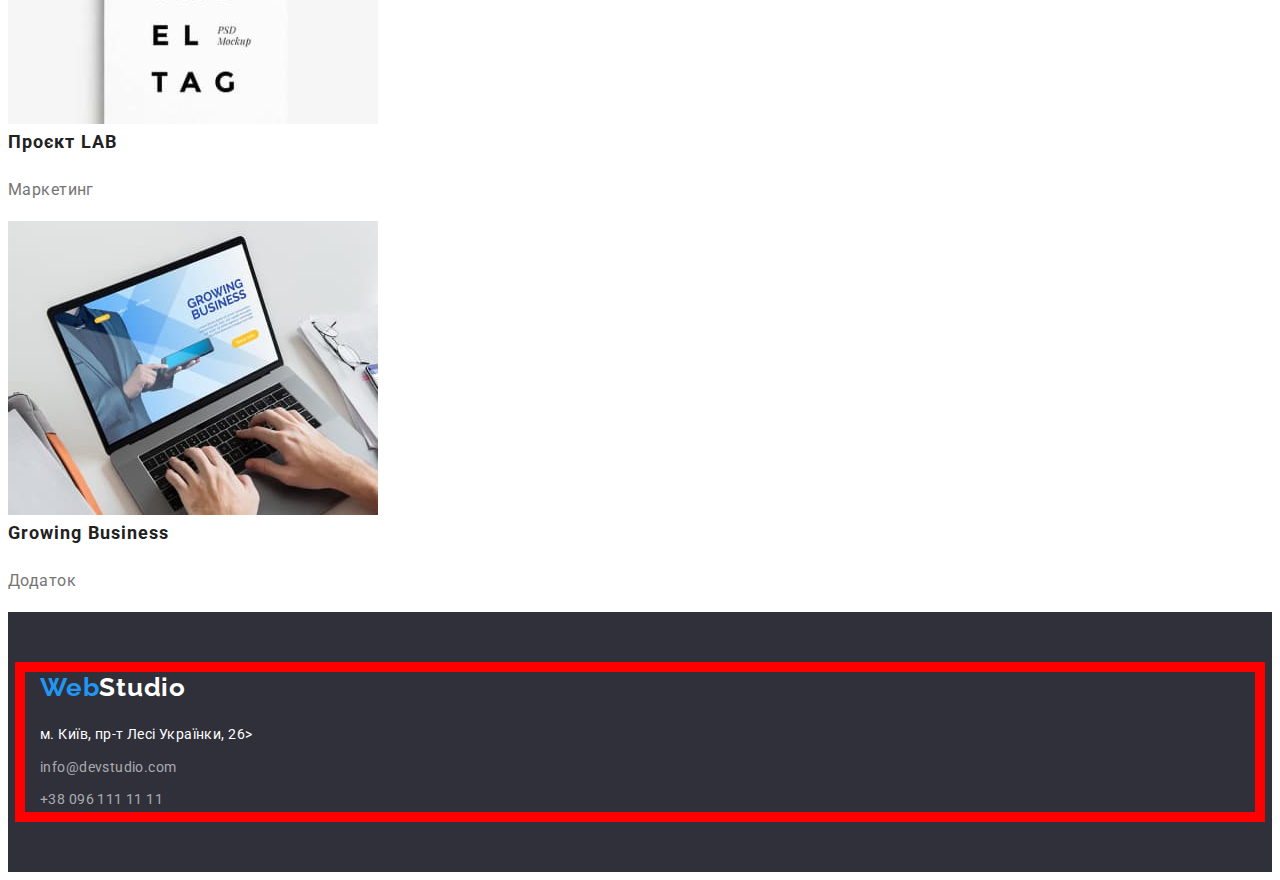
==== commit dcd6fddc: "Зміни в html" ====
--- a/portfolio.html
+++ b/portfolio.html
@@ -207,8 +207,14 @@
             ><span class="logo-white">Studio</span>
           </a>
           <address class="address">
-            <p class="footer-address link">м. Київ, пр-т Лесі Українки, 26</p>
             <ul class="footer-contacts list">
+              <li class="footer-item">
+                <a
+                  class="footer-address link"
+                  href="https://goo.gl/maps/CPtrU1FHBa2aNyZL9"
+                  >м. Київ, пр-т Лесі Українки, 26></a
+                >
+              </li>
               <li class="footer-item">
                 <a href="mailto:info@devstudio.com" class="footer-contact link"
                   >info@devstudio.com</a
--- a/css/styles.css
+++ b/css/styles.css
@@ -82,8 +82,8 @@
 /* Стилізація шапки (навігація по сайту+контакти) */
 .header {
   background-color: var(--primary-white-color);
-  border: 1px var(--color-border);
-  border-bottom: 1px solid var(--color-border);
+  border-bottom: 1px solid var(--header-border);
+
   margin: 0 auto;
 }
 .header-container {
@@ -334,9 +334,10 @@
 }
 .footer-item {
   display: block;
-  padding-top: 9px;
-}
-
+}
+.footer-item:not(:last-child) {
+  margin-bottom: 9px;
+}
 .footer-contacts {
   font-family: "Roboto";
   font-style: normal;
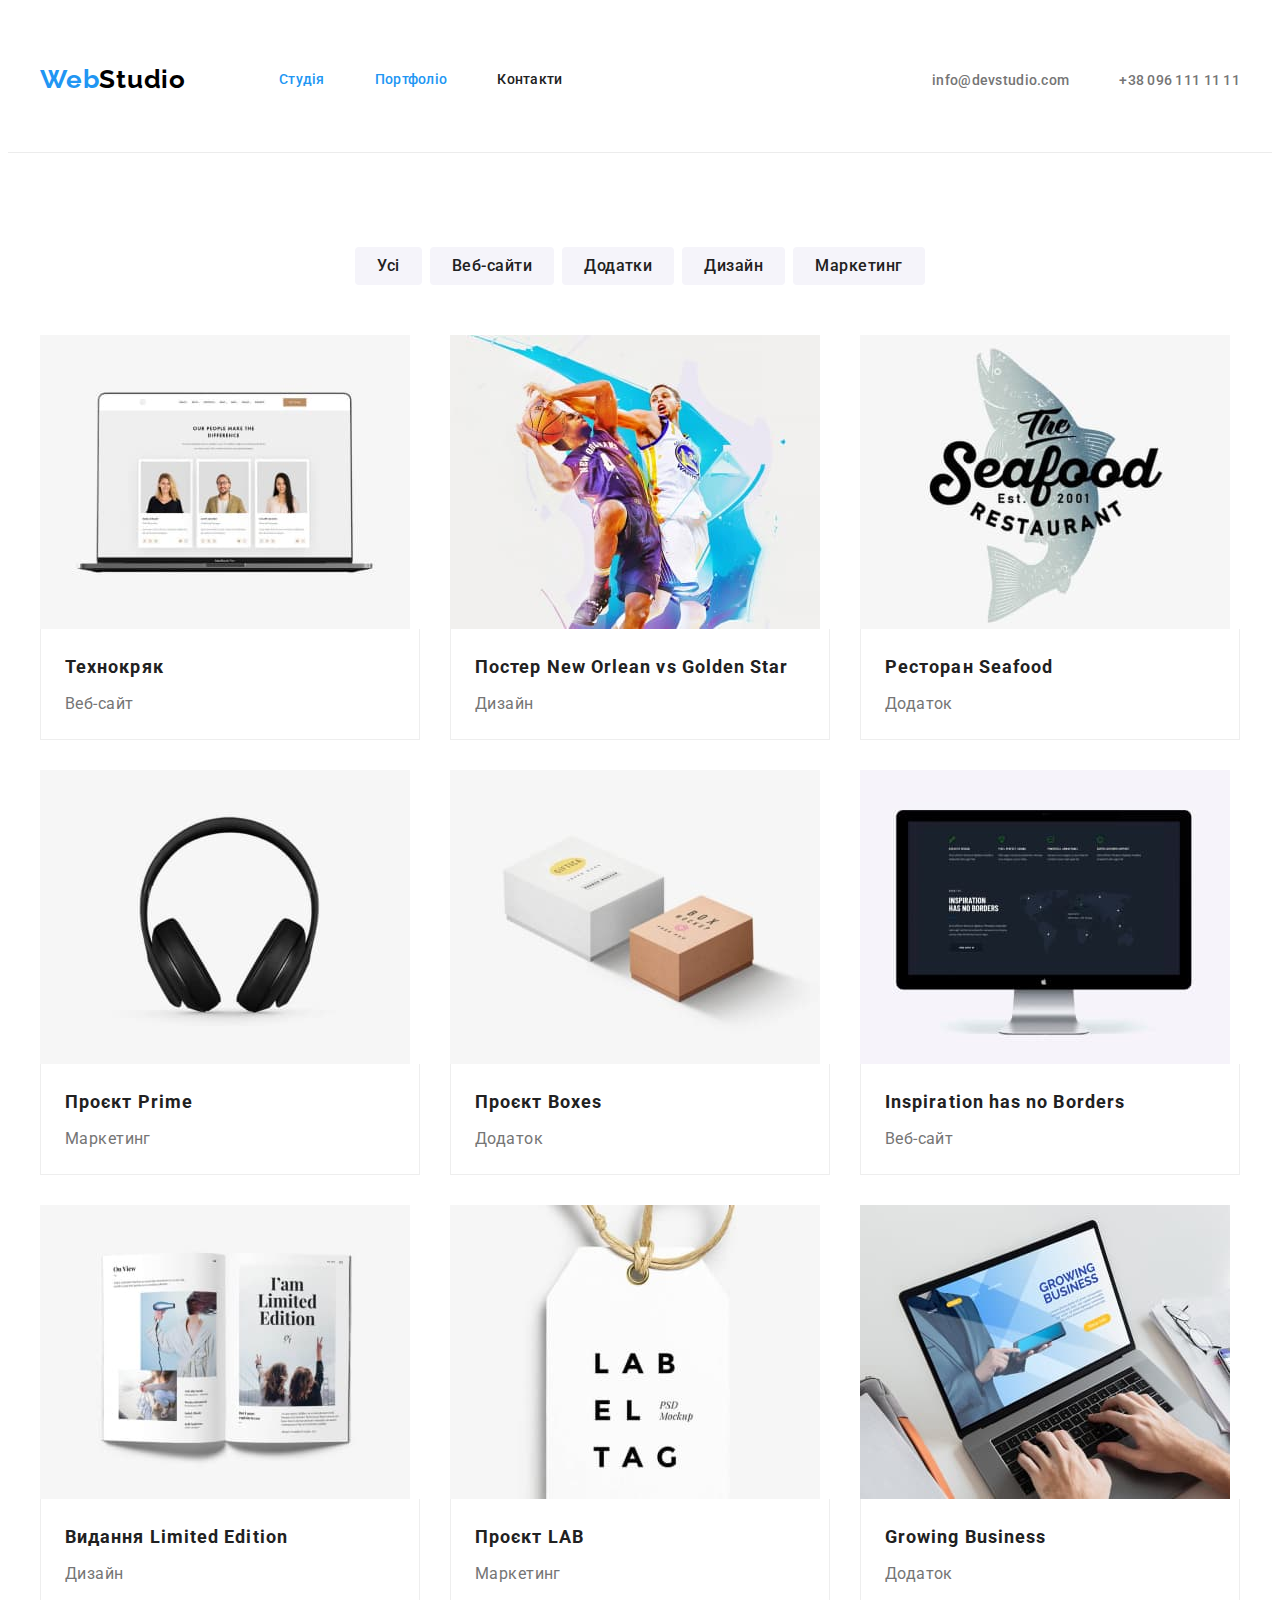
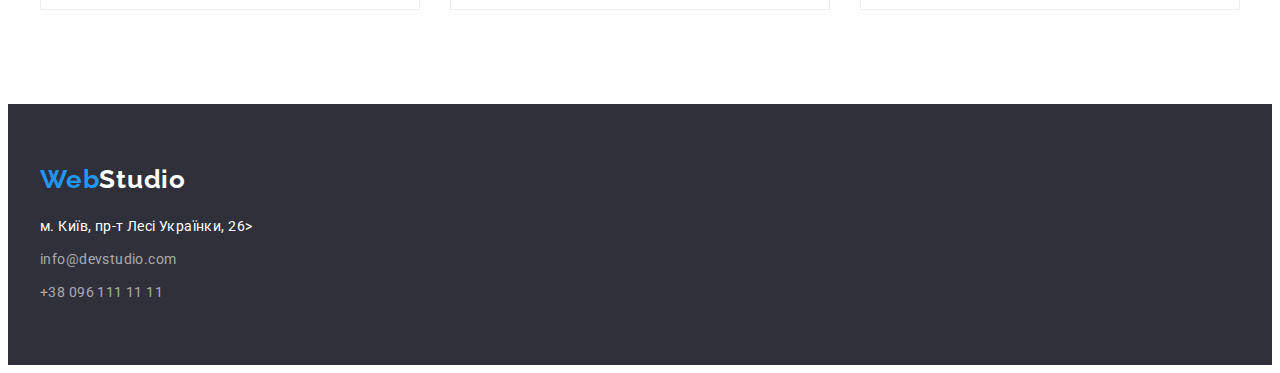
==== commit cf40361a: "Завершив чорновий варіант ДЗ№3" ====
--- a/portfolio.html
+++ b/portfolio.html
@@ -31,7 +31,7 @@
             ><span class="logo-black">Studio</span>
           </a>
           <ul class="site-nav list">
-            <li><a href="./index.html" class="site-nav link">Студія</a></li>
+            <li><a href="./index.html" class="link current">Студія</a></li>
             <li>
               <a href="./portfolio.html" class="link current">Портфоліо</a>
             </li>
@@ -55,147 +55,153 @@
 
     <!--Основний контент-->
     <main>
-      <section>
-        <h1 class="visually-hidden">Проекти</h1>
-        <ul class="filter list">
-          <li><button type="button" class="filter-button">Усі</button></li>
-          <li>
-            <button type="button" class="filter-button">Веб-сайти</button>
-          </li>
-          <li><button type="button" class="filter-button">Додатки</button></li>
-          <li><button type="button" class="filter-button">Дизайн</button></li>
-          <li>
-            <button type="button" class="filter-button">Маркетинг</button>
-          </li>
-        </ul>
-        <ul class="portfolio-project list">
-          <li>
-            <a href="#" class="portfolio-project link">
-              <img
-                src="./images/p-img1.jpg"
-                alt="foto-1"
-                width="370"
-                height="294"
-              />
-              <div class="container-bg">
-                <h2 class="project-title">Технокряк</h2>
-                <p class="product">Веб-сайт</p>
-              </div>
-            </a>
-          </li>
-          <li>
-            <a href="#" class="portfolio-project link">
-              <img
-                src="./images/p-img2.jpg"
-                alt="foto-2"
-                width="370"
-                height="294"
-              />
-              <div class="container-bg">
-                <h2 class="project-title">Постер New Orlean vs Golden Star</h2>
-                <p class="product">Дизайн</p>
-              </div>
-            </a>
-          </li>
-          <li>
-            <a href="#" class="portfolio-project link">
-              <img
-                src="./images/p-img3.jpg"
-                alt="foto-3"
-                width="370"
-                height="294"
-              />
-              <div class="container-bg">
-                <h2 class="project-title">Ресторан Seafood</h2>
-                <p class="product">Додаток</p>
-              </div>
-            </a>
-          </li>
-          <li>
-            <a href="#" class="portfolio-project link">
-              <img
-                src="./images/p-img4.jpg"
-                alt="foto-4"
-                width="370"
-                height="294"
-              />
-              <div class="container-bg">
-                <h2 class="project-title">Проєкт Prime</h2>
-                <p class="product">Маркетинг</p>
-              </div>
-            </a>
-          </li>
-          <li>
-            <a href="#" class="portfolio-project link">
-              <img
-                src="./images/p-img5.jpg"
-                alt="foto-5"
-                width="370"
-                height="294"
-              />
-              <div class="container-bg">
-                <h2 class="project-title">Проєкт Boxes</h2>
-                <p class="product">Додаток</p>
-              </div>
-            </a>
-          </li>
-          <li>
-            <a href="#" class="portfolio-project link">
-              <img
-                src="./images/p-img6.jpg"
-                alt="foto-6"
-                width="370"
-                height="294"
-              />
-              <div class="container-bg">
-                <h2 class="project-title">Inspiration has no Borders</h2>
-                <p class="product">Веб-сайт</p>
-              </div>
-            </a>
-          </li>
-          <li>
-            <a href="#" class="portfolio-project link">
-              <img
-                src="./images/p-img7.jpg"
-                alt="foto-7"
-                width="370"
-                height="294"
-              />
-              <div class="container-bg">
-                <h2 class="project-title">Видання Limited Edition</h2>
-                <p class="product">Дизайн</p>
-              </div>
-            </a>
-          </li>
-          <li>
-            <a href="#" class="portfolio-project link">
-              <img
-                src="./images/p-img8.jpg"
-                alt="foto-8"
-                width="370"
-                height="294"
-              />
-              <div class="container-bg">
-                <h2 class="project-title">Проєкт LAB</h2>
-                <p class="product">Маркетинг</p>
-              </div>
-            </a>
-          </li>
-          <li>
-            <a href="#" class="portfolio-project link">
-              <img
-                src="./images/p-img9.jpg"
-                alt="foto-9"
-                width="370"
-                height="294"
-              />
-              <div class="container-bg">
-                <h2 class="project-title">Growing Business</h2>
-                <p class="product">Додаток</p>
-              </div>
-            </a>
-          </li>
-        </ul>
+      <section class="section portfolio-section">
+        <div class="container">
+          <h1 class="visually-hidden">Проекти</h1>
+          <ul class="filter list">
+            <li class="item-button"><button type="button" class="filter-button">Усі</button></li>
+            <li class="item-button">
+              <button type="button" class="filter-button">Веб-сайти</button>
+            </li>
+            <li class="item-button">
+              <button type="button" class="filter-button">Додатки</button>
+            </li >
+            <li class="item-button"><button type="button" class="filter-button">Дизайн</button></li>
+            <li class="item-button">
+              <button type="button" class="filter-button">Маркетинг</button>
+            </li>
+          </ul>
+          <ul class="portfolio-project list">
+            <li class="portfolio-card">
+              <a href="#" class="portfolio-project link">
+                <img
+                  src="./images/p-img1.jpg"
+                  alt="foto-1"
+                  width="370"
+                  height="294"
+                />
+                <div class="container-bg">
+                  <h2 class="project-title">Технокряк</h2>
+                  <p class="product">Веб-сайт</p>
+                </div>
+              </a>
+            </li>
+            <li class="portfolio-card">
+              <a href="#" class="portfolio-project link">
+                <img
+                  src="./images/p-img2.jpg"
+                  alt="foto-2"
+                  width="370"
+                  height="294"
+                />
+                <div class="container-bg">
+                  <h2 class="project-title">
+                    Постер New Orlean vs Golden Star
+                  </h2>
+                  <p class="product">Дизайн</p>
+                </div>
+              </a>
+            </li>
+            <li class="portfolio-card">
+              <a href="#" class="portfolio-project link">
+                <img
+                  src="./images/p-img3.jpg"
+                  alt="foto-3"
+                  width="370"
+                  height="294"
+                />
+                <div class="container-bg">
+                  <h2 class="project-title">Ресторан Seafood</h2>
+                  <p class="product">Додаток</p>
+                </div>
+              </a>
+            </li>
+            <li class="portfolio-card">
+              <a href="#" class="portfolio-project link">
+                <img
+                  src="./images/p-img4.jpg"
+                  alt="foto-4"
+                  width="370"
+                  height="294"
+                />
+                <div class="container-bg">
+                  <h2 class="project-title">Проєкт Prime</h2>
+                  <p class="product">Маркетинг</p>
+                </div>
+              </a>
+            </li>
+            <li class="portfolio-card">
+              <a href="#" class="portfolio-project link">
+                <img
+                  src="./images/p-img5.jpg"
+                  alt="foto-5"
+                  width="370"
+                  height="294"
+                />
+                <div class="container-bg">
+                  <h2 class="project-title">Проєкт Boxes</h2>
+                  <p class="product">Додаток</p>
+                </div>
+              </a>
+            </li>
+            <li class="portfolio-card">
+              <a href="#" class="portfolio-project link">
+                <img
+                  src="./images/p-img6.jpg"
+                  alt="foto-6"
+                  width="370"
+                  height="294"
+                />
+                <div class="container-bg">
+                  <h2 class="project-title">Inspiration has no Borders</h2>
+                  <p class="product">Веб-сайт</p>
+                </div>
+              </a>
+            </li>
+            <li class="portfolio-card">
+              <a href="#" class="portfolio-project link">
+                <img
+                  src="./images/p-img7.jpg"
+                  alt="foto-7"
+                  width="370"
+                  height="294"
+                />
+                <div class="container-bg">
+                  <h2 class="project-title">Видання Limited Edition</h2>
+                  <p class="product">Дизайн</p>
+                </div>
+              </a>
+            </li>
+            <li class="portfolio-card">
+              <a href="#" class="portfolio-project link">
+                <img
+                  src="./images/p-img8.jpg"
+                  alt="foto-8"
+                  width="370"
+                  height="294"
+                />
+                <div class="container-bg">
+                  <h2 class="project-title">Проєкт LAB</h2>
+                  <p class="product">Маркетинг</p>
+                </div>
+              </a>
+            </li>
+            <li class="portfolio-card">
+              <a href="#" class="portfolio-project link">
+                <img
+                  src="./images/p-img9.jpg"
+                  alt="foto-9"
+                  width="370"
+                  height="294"
+                />
+                <div class="container-bg">
+                  <h2 class="project-title">Growing Business</h2>
+                  <p class="product">Додаток</p>
+                </div>
+              </a>
+            </li>
+          </ul>
+        </div>
       </section>
     </main>
     <!--Футер-->
--- a/css/styles.css
+++ b/css/styles.css
@@ -74,7 +74,7 @@
   max-width: 1200px;
   margin: 0 auto;
   padding: 0 15px;
-  outline: 10px solid red;
+  /* outline: 10px solid red; */
 }
 .section {
   padding: 94px 0;
@@ -163,6 +163,7 @@
 .hero {
   background-color: var(--background-accent-color);
   text-align: center;
+  display: block;
 
   max-width: 1600px;
   height: 600px;
@@ -258,7 +259,7 @@
 }
 
 /* Наша команда */
-.team {
+.team-section {
   background-color: var(--team-background-color);
 }
 .our-team {
@@ -354,31 +355,81 @@
   letter-spacing: 0.02em;
 }
 /* ----------------Портфоліо--------------------- */
+.filter {
+  display: flex;
+  justify-content: center;
+
+  margin-bottom: 50px;
+}
+.item-button {
+  margin-right: 8px;
+}
+.item-button:last-child {
+  margin-right: 0;
+}
 .filter-button {
+  background-color: var(--team-background-color);
+  color: var(--primary-text-color);
+
   font-family: "Roboto", sans-serif;
   font-weight: 500;
   font-size: 16px;
   line-height: 1.62;
   letter-spacing: 0.03em;
-  background-color: var(--team-background-color);
-  color: var(--primary-text-color);
+
   cursor: pointer;
-  border: none;
+  border-radius: 4px;
+  border: 0;
+  padding: 6px 22px;
 }
 .filter-button:hover,
 .filter-button:focus {
   color: var(--white-text-color);
   background-color: var(--accent-color);
+  box-shadow: 0px 3px 1px rgba(0, 0, 0, 0.1), 0px 1px 2px rgba(0, 0, 0, 0.08),
+    0px 2px 2px rgba(0, 0, 0, 0.12);
+
+  border: 0;
+  border-radius: 4px;
+}
+.portfolio-project {
+  display: flex;
+  flex-wrap: wrap;
+}
+.portfolio-card {
+  width: calc((100% - 2 * 30px) / 3);
+  margin-right: 30px;
+  margin-bottom: 30px;
+}
+.portfolio-card:nth-child(3n) {
+  margin-right: 0;
+}
+
+.portfolio-card:nth-last-child(-n + 3) {
+  margin-bottom: 0;
+}
+
+.container-bg {
+  width: 370px;
+  padding: 20px 24px;
+  border: 1px solid #eeeeee;
+  border-top: none;
 }
 .project-title {
   font-weight: 700;
   font-size: 18px;
   line-height: 2;
   letter-spacing: 0.06em;
+
+  margin-top: 0px;
+  margin-bottom: 4px;
 }
 .product {
+  color: var(--secondary-text-color);
+
   font-weight: 400;
   font-size: 16px;
   line-height: 1.88;
-  color: var(--secondary-text-color);
-}
+
+  margin-bottom: 0px;
+}
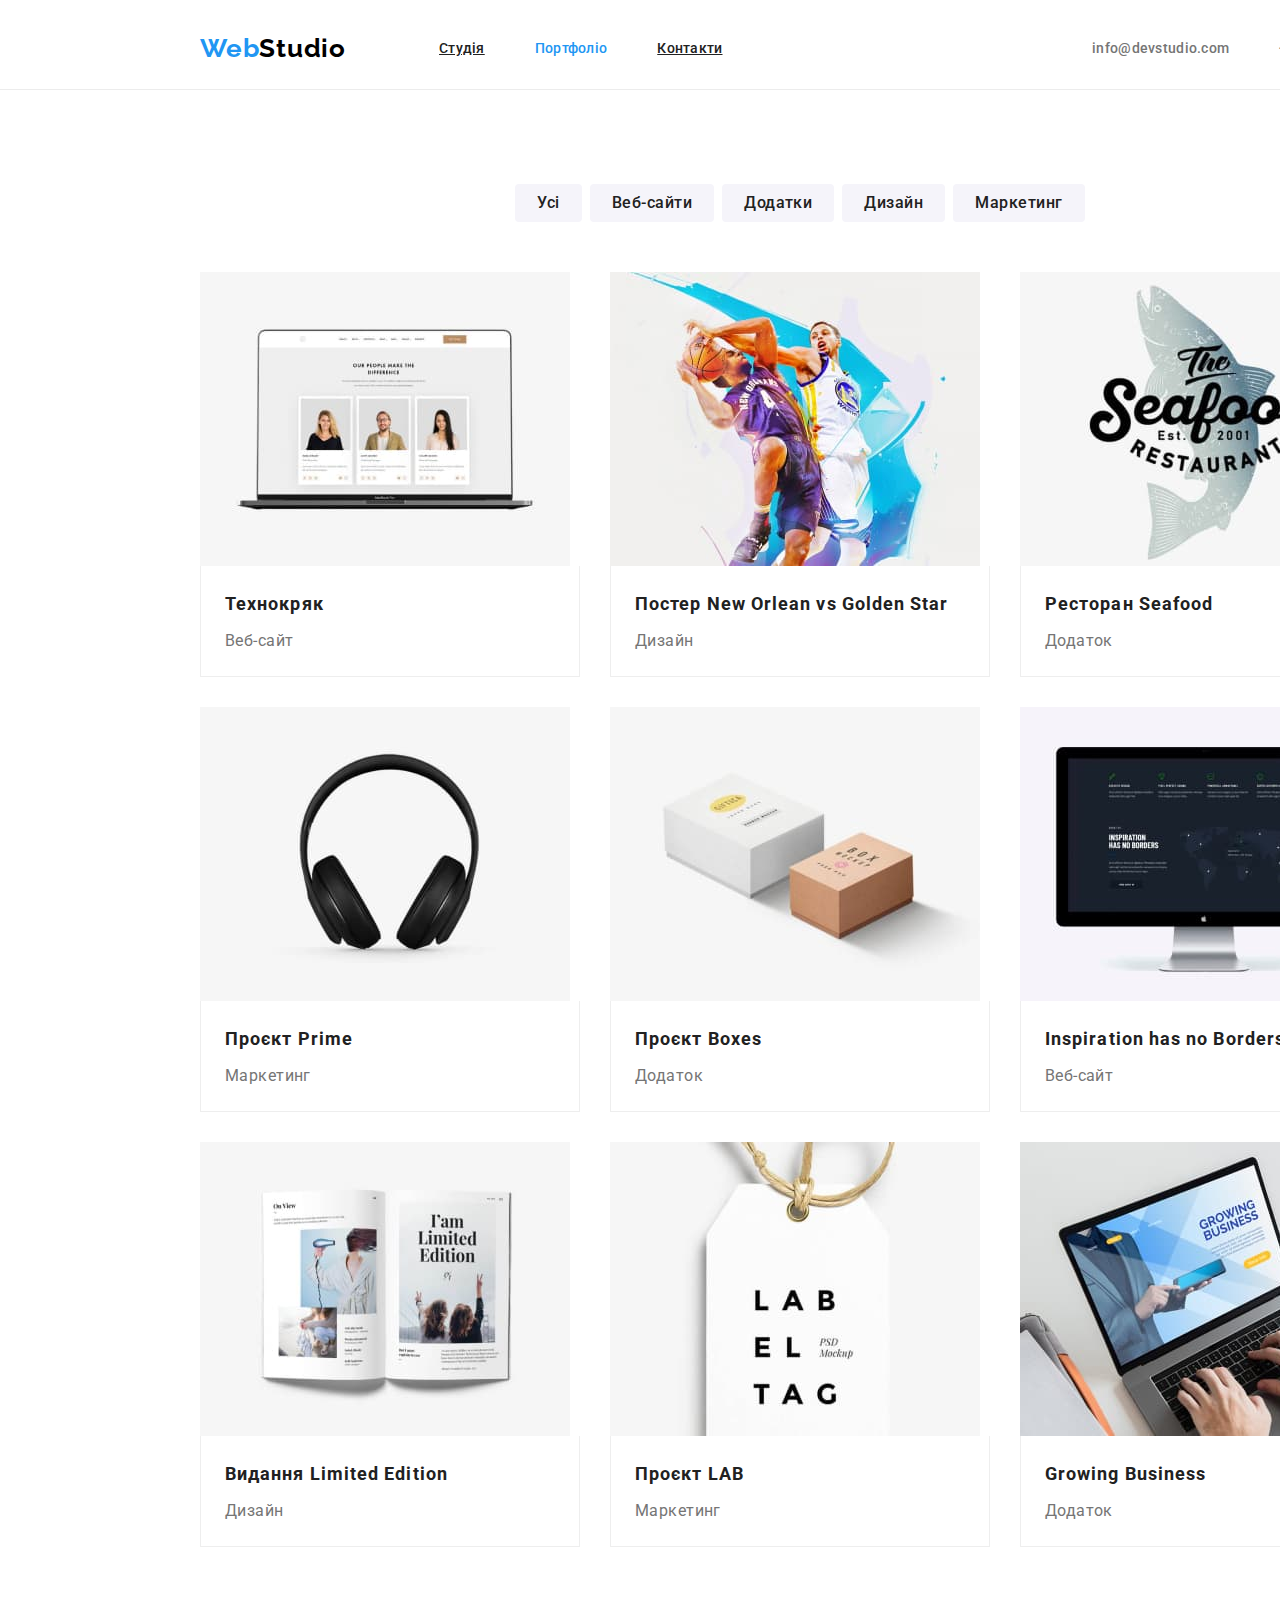
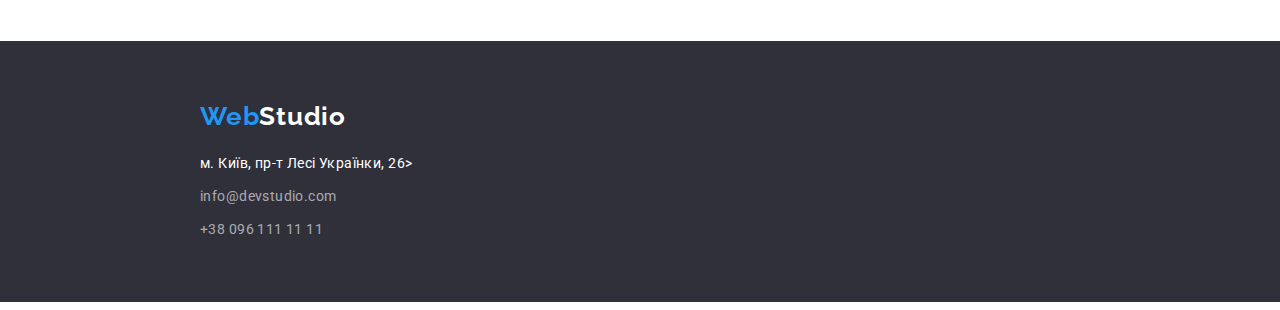
==== commit d88a0599: "На перевірку ДЗ" ====
--- a/portfolio.html
+++ b/portfolio.html
@@ -31,11 +31,11 @@
             ><span class="logo-black">Studio</span>
           </a>
           <ul class="site-nav list">
-            <li><a href="./index.html" class="link current">Студія</a></li>
+            <li><a href="./index.html" class="site-link">Студія</a></li>
             <li>
               <a href="./portfolio.html" class="link current">Портфоліо</a>
             </li>
-            <li><a href="#" class="site-nav link">Контакти</a></li>
+            <li><a href="#" class="site-link">Контакти</a></li>
           </ul>
         </nav>
         <ul class="header-contacts list">
@@ -80,7 +80,7 @@
                   width="370"
                   height="294"
                 />
-                <div class="container-bg">
+                <div class="project-border">
                   <h2 class="project-title">Технокряк</h2>
                   <p class="product">Веб-сайт</p>
                 </div>
@@ -94,7 +94,7 @@
                   width="370"
                   height="294"
                 />
-                <div class="container-bg">
+                <div class="project-border">
                   <h2 class="project-title">
                     Постер New Orlean vs Golden Star
                   </h2>
@@ -110,7 +110,7 @@
                   width="370"
                   height="294"
                 />
-                <div class="container-bg">
+                <div class="project-border">
                   <h2 class="project-title">Ресторан Seafood</h2>
                   <p class="product">Додаток</p>
                 </div>
@@ -124,7 +124,7 @@
                   width="370"
                   height="294"
                 />
-                <div class="container-bg">
+                <div class="project-border">
                   <h2 class="project-title">Проєкт Prime</h2>
                   <p class="product">Маркетинг</p>
                 </div>
@@ -138,7 +138,7 @@
                   width="370"
                   height="294"
                 />
-                <div class="container-bg">
+                <div class="project-border">
                   <h2 class="project-title">Проєкт Boxes</h2>
                   <p class="product">Додаток</p>
                 </div>
@@ -152,7 +152,7 @@
                   width="370"
                   height="294"
                 />
-                <div class="container-bg">
+                <div class="project-border">
                   <h2 class="project-title">Inspiration has no Borders</h2>
                   <p class="product">Веб-сайт</p>
                 </div>
@@ -166,7 +166,7 @@
                   width="370"
                   height="294"
                 />
-                <div class="container-bg">
+                <div class="project-border">
                   <h2 class="project-title">Видання Limited Edition</h2>
                   <p class="product">Дизайн</p>
                 </div>
@@ -180,7 +180,7 @@
                   width="370"
                   height="294"
                 />
-                <div class="container-bg">
+                <div class="project-border">
                   <h2 class="project-title">Проєкт LAB</h2>
                   <p class="product">Маркетинг</p>
                 </div>
@@ -194,7 +194,7 @@
                   width="370"
                   height="294"
                 />
-                <div class="container-bg">
+                <div class="project-border">
                   <h2 class="project-title">Growing Business</h2>
                   <p class="product">Додаток</p>
                 </div>
@@ -208,7 +208,7 @@
     <footer class="footer">
       <div class="container">
         <div class="footer-wrapper">
-          <a class="footer-logo" href="./index.html">
+          <a class="logo-footer" href="./index.html">
             <span class="logo-blue">Web</span
             ><span class="logo-white">Studio</span>
           </a>
--- a/css/styles.css
+++ b/css/styles.css
@@ -18,6 +18,10 @@
 }
 /* ------------BODY----------------- */
 body {
+  display: block;
+  width: 1600px;
+  margin-left: auto;
+  margin-right: auto;
   font-size: 14px;
   font-family: "Roboto", sans-serif;
   letter-spacing: 0.03em;
@@ -38,7 +42,7 @@
   cursor: pointer;
 }
 address {
-  font-size: normal;
+  font-style: normal;
 }
 /* Класс для обнуления базовых свойств у списков (ul) */
 .list {
@@ -115,9 +119,16 @@
 .logo-black {
   color: var(--title-text-color);
 }
+.site-nav {
+  display: flex;
+  padding-top: 0;
+  padding-bottom: 0;
+}
+.site-nav > li:not(:last-child) {
+  margin-right: 50px;
+}
 .current,
-.site-nav {
-  display: flex;
+.site-link {
   padding-top: 32px;
   padding-bottom: 32px;
 
@@ -127,9 +138,7 @@
   line-height: 1.14;
   letter-spacing: 0.02em;
 }
-.site-nav > li:not(:last-child) {
-  margin-right: 50px;
-}
+
 .header-contacts {
   display: flex;
   margin-left: auto;
@@ -148,8 +157,8 @@
 }
 
 .current,
-.site-nav:hover,
-.site-nav:focus,
+.site-link :hover,
+.site-link :focus,
 .header-contact:hover,
 .header-contact:focus {
   color: var(--accent-color);
@@ -165,25 +174,20 @@
   text-align: center;
   display: block;
 
-  max-width: 1600px;
-  height: 600px;
   margin-left: auto;
   margin-right: auto;
   padding-top: 200px;
   padding-bottom: 200px;
 }
 .hero-title {
-  margin-bottom: 30px;
-  margin-left: auto;
-  margin-right: auto;
   max-width: 696px;
-
+  margin: 0 auto 30px;
+  color: var(--white-text-color);
+  text-transform: uppercase;
   font-weight: 900;
   font-size: 44px;
   line-height: 1.36;
   letter-spacing: 0.06em;
-  text-transform: uppercase;
-  color: var(--white-text-color);
 }
 .hero-button {
   display: inline-block;
@@ -199,6 +203,7 @@
   line-height: 1.88;
   align-items: center;
   letter-spacing: 0.06em;
+  font-family: inherit;
 
   background-color: var(--button-active-bg);
   color: var(--white-text-color);
@@ -211,7 +216,7 @@
 /* Особливості */
 
 .section-features {
-  padding: 94px 0;
+  padding-bottom: 0;
 }
 .benefits-list {
   display: flex;
@@ -310,7 +315,7 @@
 .footer-wrapper {
   text-align: left;
 }
-.footer-logo {
+.logo-footer {
   display: inline-block;
   padding-bottom: 20px;
 
@@ -409,7 +414,7 @@
   margin-bottom: 0;
 }
 
-.container-bg {
+.project-border {
   width: 370px;
   padding: 20px 24px;
   border: 1px solid #eeeeee;
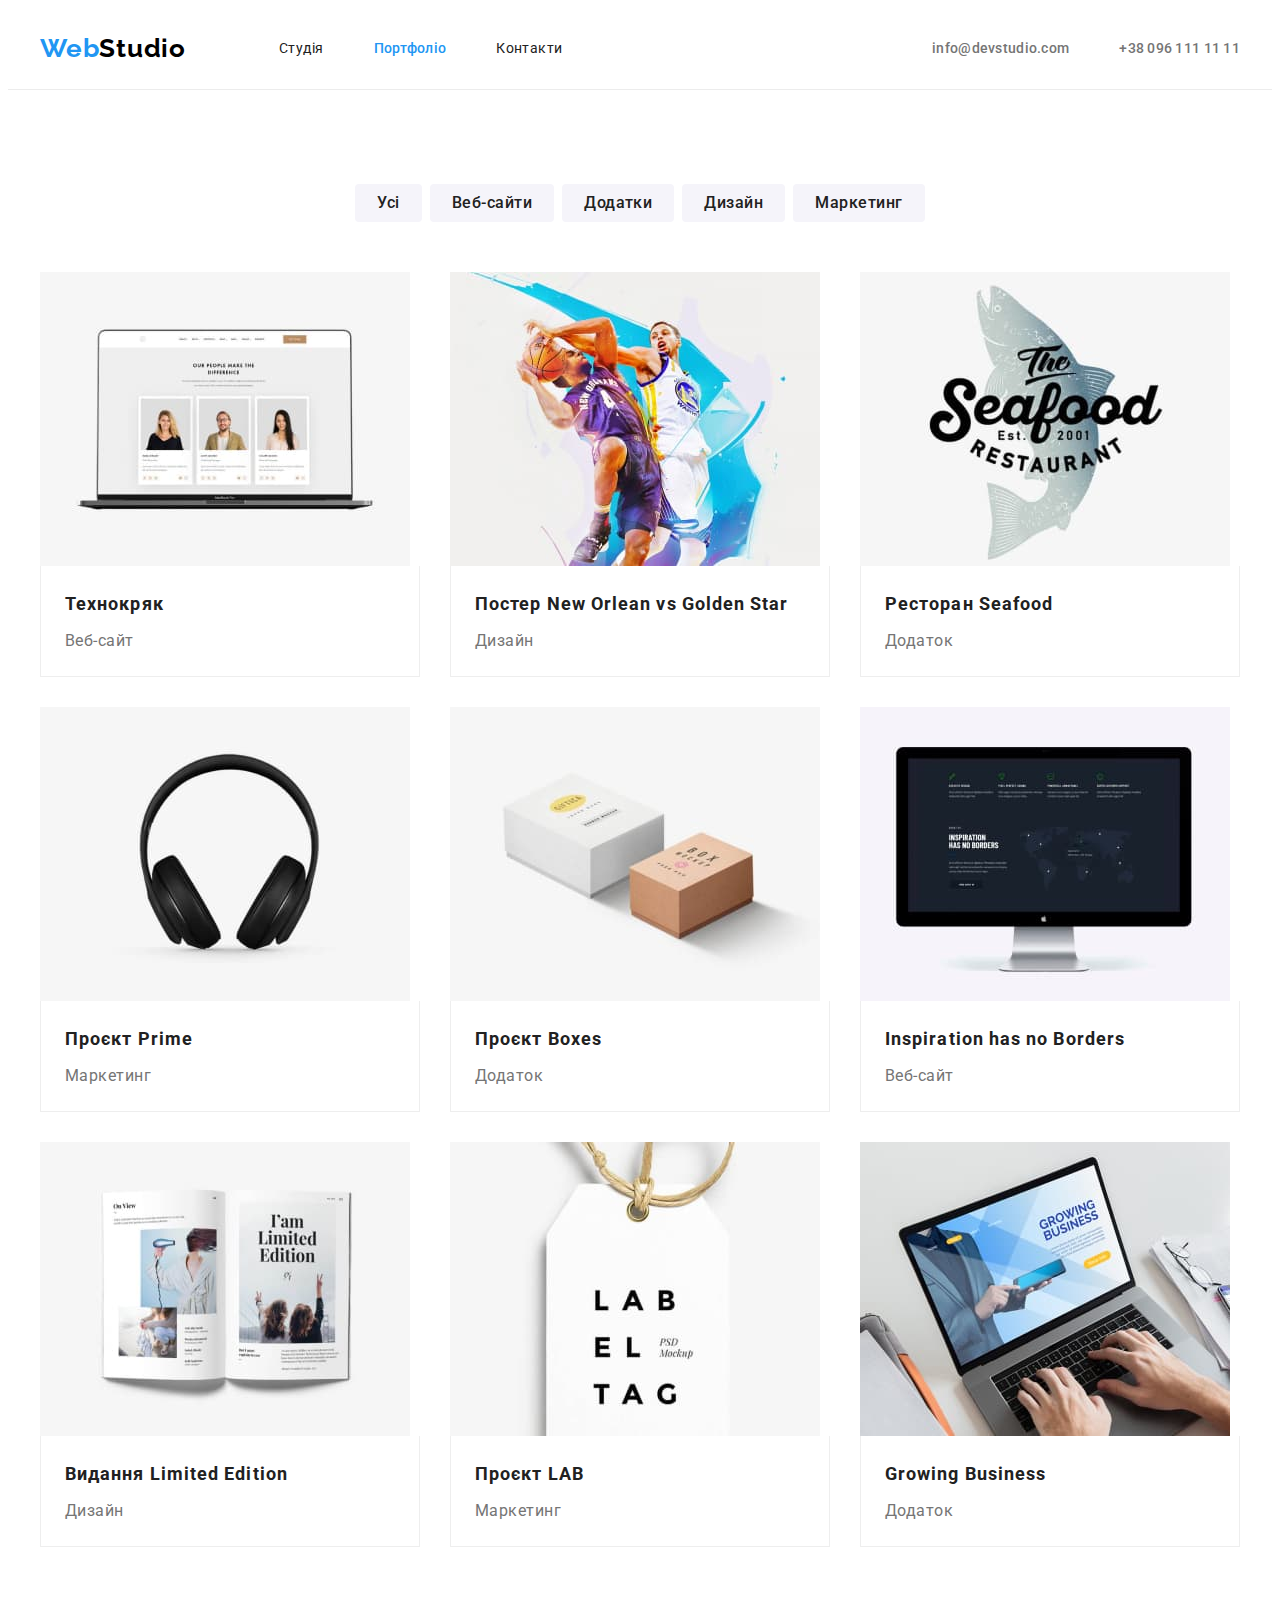
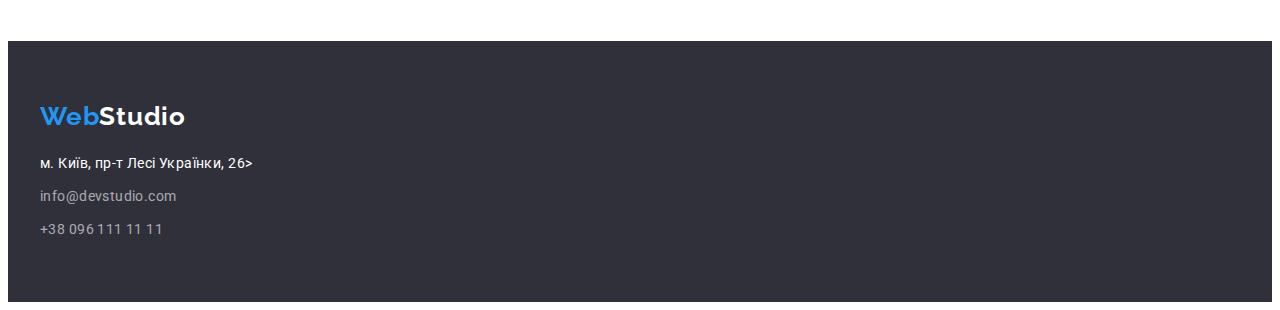
==== commit 5e3deb64: "Виправлення зауважень" ====
--- a/portfolio.html
+++ b/portfolio.html
@@ -23,7 +23,7 @@
 
   <body>
     <!-- Хедер -->
-    <header class="header">
+    <header class="line">
       <div class="container header-container">
         <nav class="header-nav">
           <a class="header-logo" href="./index.html">
@@ -31,11 +31,11 @@
             ><span class="logo-black">Studio</span>
           </a>
           <ul class="site-nav list">
-            <li><a href="./index.html" class="site-link">Студія</a></li>
+            <li><a href="./index.html" class="site link">Студія</a></li>
             <li>
               <a href="./portfolio.html" class="link current">Портфоліо</a>
             </li>
-            <li><a href="#" class="site-link">Контакти</a></li>
+            <li><a href="#" class="site link">Контакти</a></li>
           </ul>
         </nav>
         <ul class="header-contacts list">
@@ -59,144 +59,157 @@
         <div class="container">
           <h1 class="visually-hidden">Проекти</h1>
           <ul class="filter list">
-            <li class="item-button"><button type="button" class="filter-button">Усі</button></li>
+            <li class="item-button">
+              <button type="button" class="filter-button">Усі</button>
+            </li>
             <li class="item-button">
               <button type="button" class="filter-button">Веб-сайти</button>
             </li>
             <li class="item-button">
               <button type="button" class="filter-button">Додатки</button>
-            </li >
-            <li class="item-button"><button type="button" class="filter-button">Дизайн</button></li>
+            </li>
+            <li class="item-button">
+              <button type="button" class="filter-button">Дизайн</button>
+            </li>
             <li class="item-button">
               <button type="button" class="filter-button">Маркетинг</button>
             </li>
           </ul>
           <ul class="portfolio-project list">
             <li class="portfolio-card">
-              <a href="#" class="portfolio-project link">
+              <a href="#" class="project-link">
                 <img
                   src="./images/p-img1.jpg"
                   alt="foto-1"
                   width="370"
                   height="294"
+                  class="project-img"
                 />
                 <div class="project-border">
                   <h2 class="project-title">Технокряк</h2>
-                  <p class="product">Веб-сайт</p>
-                </div>
-              </a>
-            </li>
-            <li class="portfolio-card">
-              <a href="#" class="portfolio-project link">
+                  <p class="projects-text">Веб-сайт</p>
+                </div>
+              </a>
+            </li>
+            <li class="portfolio-card">
+              <a href="#" class="project-link">
                 <img
                   src="./images/p-img2.jpg"
                   alt="foto-2"
                   width="370"
                   height="294"
+                  class="project-img"
                 />
                 <div class="project-border">
                   <h2 class="project-title">
                     Постер New Orlean vs Golden Star
                   </h2>
-                  <p class="product">Дизайн</p>
-                </div>
-              </a>
-            </li>
-            <li class="portfolio-card">
-              <a href="#" class="portfolio-project link">
+                  <p class="projects-text">Дизайн</p>
+                </div>
+              </a>
+            </li>
+            <li class="portfolio-card">
+              <a href="#" class="project-link">
                 <img
                   src="./images/p-img3.jpg"
                   alt="foto-3"
                   width="370"
                   height="294"
+                  class="project-img"
                 />
                 <div class="project-border">
                   <h2 class="project-title">Ресторан Seafood</h2>
-                  <p class="product">Додаток</p>
-                </div>
-              </a>
-            </li>
-            <li class="portfolio-card">
-              <a href="#" class="portfolio-project link">
+                  <p class="projects-text">Додаток</p>
+                </div>
+              </a>
+            </li>
+            <li class="portfolio-card">
+              <a href="#" class="project-link">
                 <img
                   src="./images/p-img4.jpg"
                   alt="foto-4"
                   width="370"
                   height="294"
+                  class="project-img"
                 />
                 <div class="project-border">
                   <h2 class="project-title">Проєкт Prime</h2>
-                  <p class="product">Маркетинг</p>
-                </div>
-              </a>
-            </li>
-            <li class="portfolio-card">
-              <a href="#" class="portfolio-project link">
+                  <p class="projects-text">Маркетинг</p>
+                </div>
+              </a>
+            </li>
+            <li class="portfolio-card">
+              <a href="#" class="project-link">
                 <img
                   src="./images/p-img5.jpg"
                   alt="foto-5"
                   width="370"
                   height="294"
+                  class="project-img"
                 />
                 <div class="project-border">
                   <h2 class="project-title">Проєкт Boxes</h2>
-                  <p class="product">Додаток</p>
-                </div>
-              </a>
-            </li>
-            <li class="portfolio-card">
-              <a href="#" class="portfolio-project link">
+                  <p class="projects-text">Додаток</p>
+                </div>
+              </a>
+            </li>
+            <li class="portfolio-card">
+              <a href="#" class="project-link">
                 <img
                   src="./images/p-img6.jpg"
                   alt="foto-6"
                   width="370"
                   height="294"
+                  class="project-img"
                 />
                 <div class="project-border">
                   <h2 class="project-title">Inspiration has no Borders</h2>
-                  <p class="product">Веб-сайт</p>
-                </div>
-              </a>
-            </li>
-            <li class="portfolio-card">
-              <a href="#" class="portfolio-project link">
+                  <p class="projects-text">Веб-сайт</p>
+                </div>
+              </a>
+            </li>
+            <li class="portfolio-card">
+              <a href="#" class="project-link">
                 <img
                   src="./images/p-img7.jpg"
                   alt="foto-7"
                   width="370"
                   height="294"
+                  class="project-img"
                 />
                 <div class="project-border">
                   <h2 class="project-title">Видання Limited Edition</h2>
-                  <p class="product">Дизайн</p>
-                </div>
-              </a>
-            </li>
-            <li class="portfolio-card">
-              <a href="#" class="portfolio-project link">
+                  <p class="projects-text">Дизайн</p>
+                </div>
+              </a>
+            </li>
+            <li class="portfolio-card">
+              <a href="#" class="project-link">
                 <img
                   src="./images/p-img8.jpg"
                   alt="foto-8"
                   width="370"
                   height="294"
+                  class="project-img"
                 />
                 <div class="project-border">
                   <h2 class="project-title">Проєкт LAB</h2>
-                  <p class="product">Маркетинг</p>
-                </div>
-              </a>
-            </li>
-            <li class="portfolio-card">
-              <a href="#" class="portfolio-project link">
+                  <p class="projects-text">Маркетинг</p>
+                </div>
+              </a>
+            </li>
+            <li class="portfolio-card">
+              <a href="#" class="project-link">
                 <img
                   src="./images/p-img9.jpg"
                   alt="foto-9"
                   width="370"
                   height="294"
+                  class="project-img"
                 />
                 <div class="project-border">
                   <h2 class="project-title">Growing Business</h2>
-                  <p class="product">Додаток</p>
+                  <p class="projects-text">Додаток</p>
                 </div>
               </a>
             </li>
--- a/css/styles.css
+++ b/css/styles.css
@@ -18,10 +18,6 @@
 }
 /* ------------BODY----------------- */
 body {
-  display: block;
-  width: 1600px;
-  margin-left: auto;
-  margin-right: auto;
   font-size: 14px;
   font-family: "Roboto", sans-serif;
   letter-spacing: 0.03em;
@@ -74,8 +70,11 @@
   clip-path: inset(50%);
   margin: -1px;
 }
+.line {
+  border-bottom: 1px solid #ececec;
+}
 .container {
-  max-width: 1200px;
+  width: 1200px;
   margin: 0 auto;
   padding: 0 15px;
   /* outline: 10px solid red; */
@@ -84,16 +83,9 @@
   padding: 94px 0;
 }
 /* Стилізація шапки (навігація по сайту+контакти) */
-.header {
-  background-color: var(--primary-white-color);
-  border-bottom: 1px solid var(--header-border);
-
-  margin: 0 auto;
-}
 .header-container {
   display: flex;
   align-items: center;
-  justify-content: space-between;
 }
 .header-nav {
   display: flex;
@@ -128,7 +120,7 @@
   margin-right: 50px;
 }
 .current,
-.site-link {
+.site link {
   padding-top: 32px;
   padding-bottom: 32px;
 
@@ -205,13 +197,12 @@
   letter-spacing: 0.06em;
   font-family: inherit;
 
-  background-color: var(--button-active-bg);
+  background-color: var(--accent-color);
   color: var(--white-text-color);
 }
 .hero-button:hover,
 .hero-button:focus {
-  background-color: var(--white-text-color);
-  color: var(--accent-color);
+  background-color: var(--button-active-bg);
 }
 /* Особливості */
 
@@ -223,7 +214,7 @@
   text-align: left;
 }
 .benefits-list > li {
-  width: calc((100% - (3 * 30px)) / 4);
+  flex-basis: calc((100% - 3 * 30px) / 4);
 }
 .benefits-list > li:not(:last-child) {
   margin-right: 30px;
@@ -317,7 +308,7 @@
 }
 .logo-footer {
   display: inline-block;
-  padding-bottom: 20px;
+  margin-bottom: 20px;
 
   font-family: "Raleway", sans-serif;
   font-style: normal;
@@ -400,9 +391,13 @@
 .portfolio-project {
   display: flex;
   flex-wrap: wrap;
+  padding-left: 0;
+  margin-top: 0;
+  margin-bottom: 0;
+  list-style: none;
 }
 .portfolio-card {
-  width: calc((100% - 2 * 30px) / 3);
+  flex-basis: calc((100% - 60px) / 3);
   margin-right: 30px;
   margin-bottom: 30px;
 }
@@ -414,27 +409,34 @@
   margin-bottom: 0;
 }
 
+.project-img {
+  display: block;
+}
+.project-link {
+  text-decoration: none;
+}
 .project-border {
-  width: 370px;
   padding: 20px 24px;
   border: 1px solid #eeeeee;
   border-top: none;
 }
 .project-title {
+  margin-top: 0px;
+  margin-bottom: 4px;
   font-weight: 700;
   font-size: 18px;
   line-height: 2;
   letter-spacing: 0.06em;
 
-  margin-top: 0px;
-  margin-bottom: 4px;
-}
-.product {
+  color: var(--primary-text-color);
+}
+.projects-text {
+  margin-bottom: 0px;
+
   color: var(--secondary-text-color);
 
   font-weight: 400;
   font-size: 16px;
   line-height: 1.88;
-
-  margin-bottom: 0px;
-}
+  letter-spacing: 0.03em;
+}
